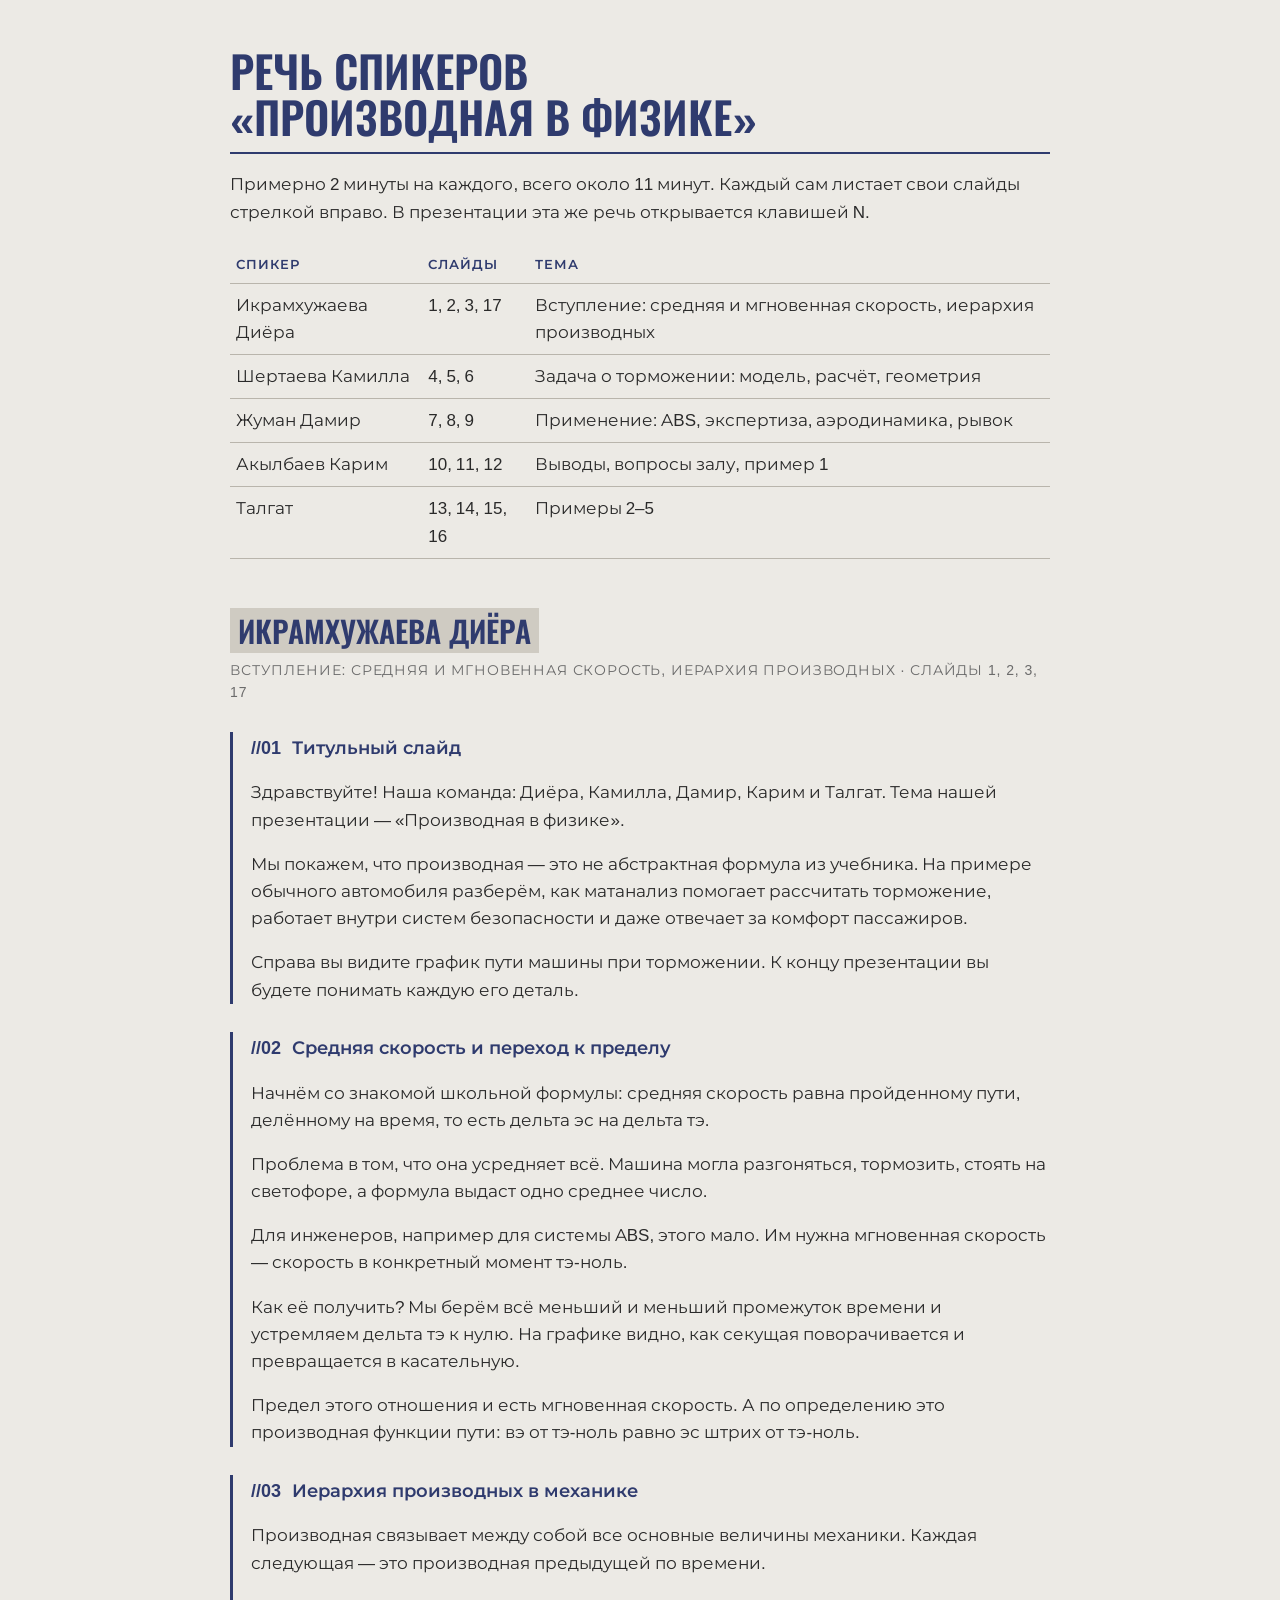
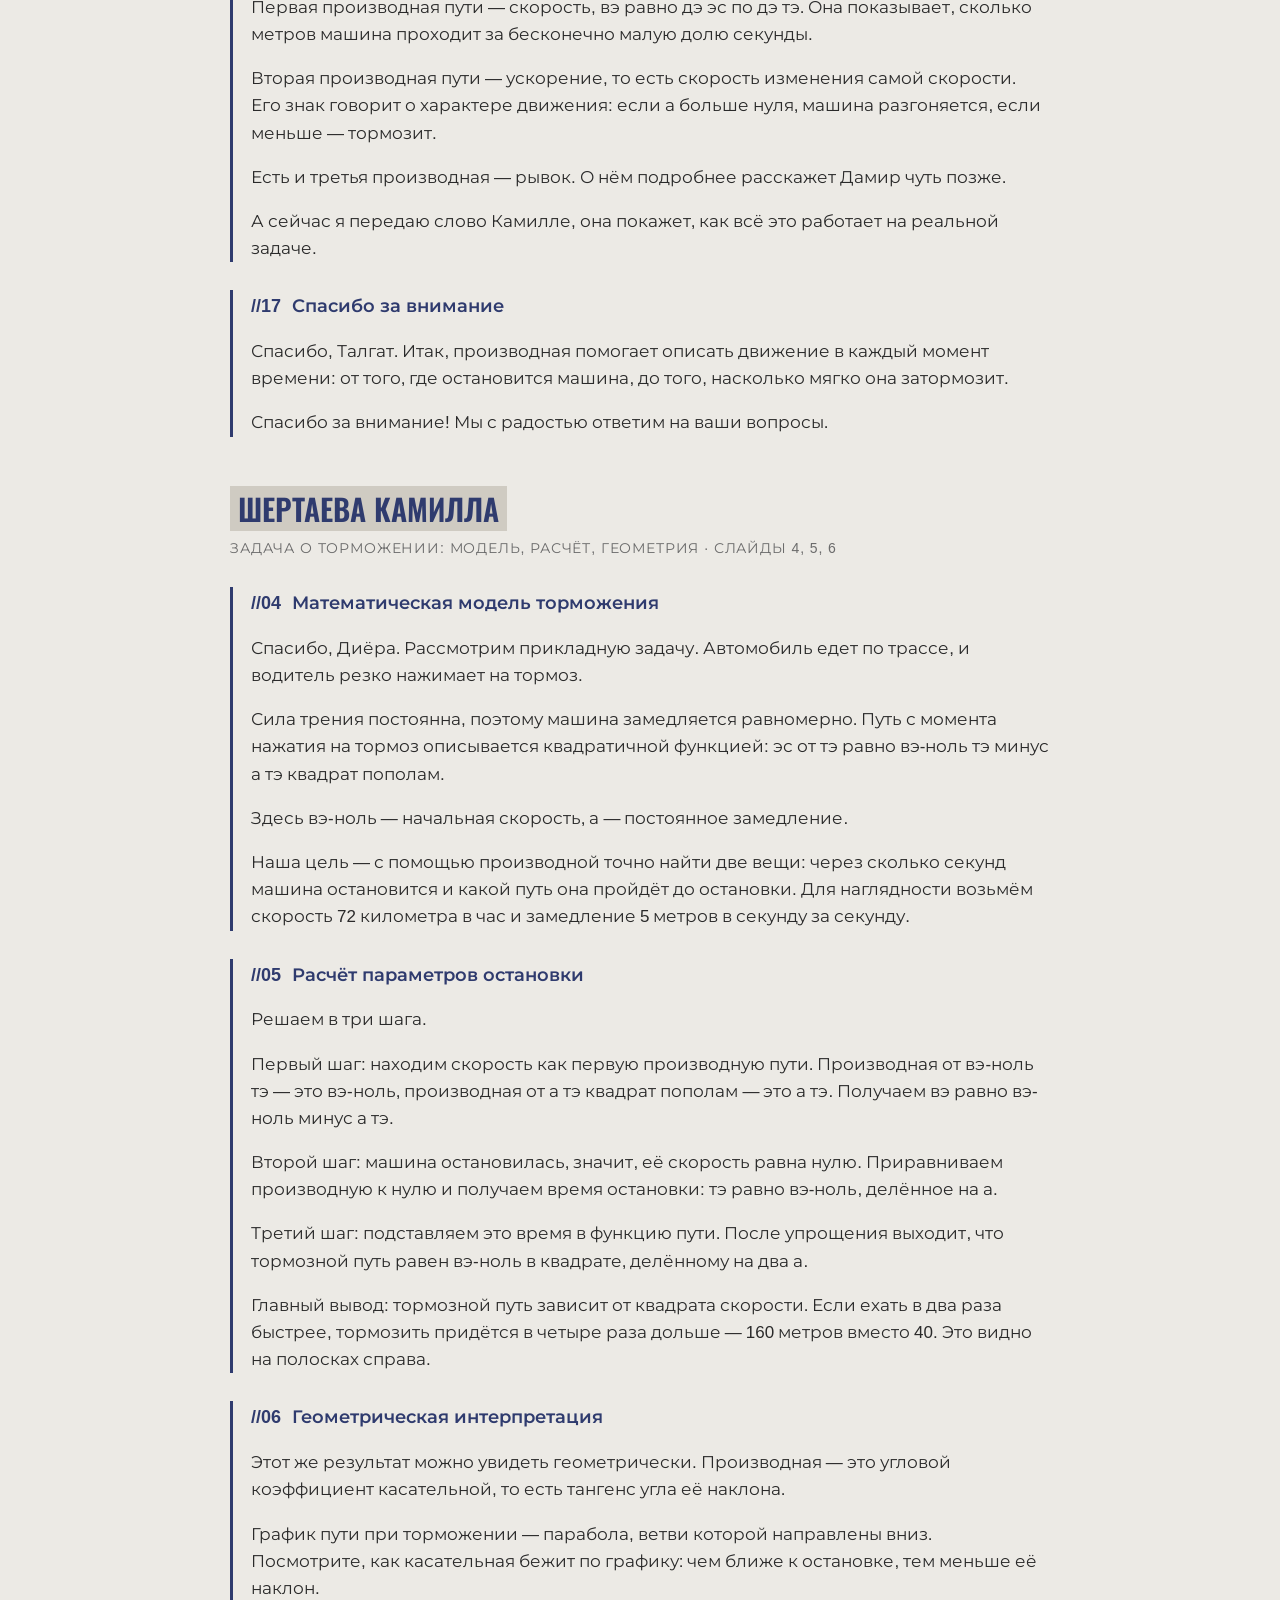
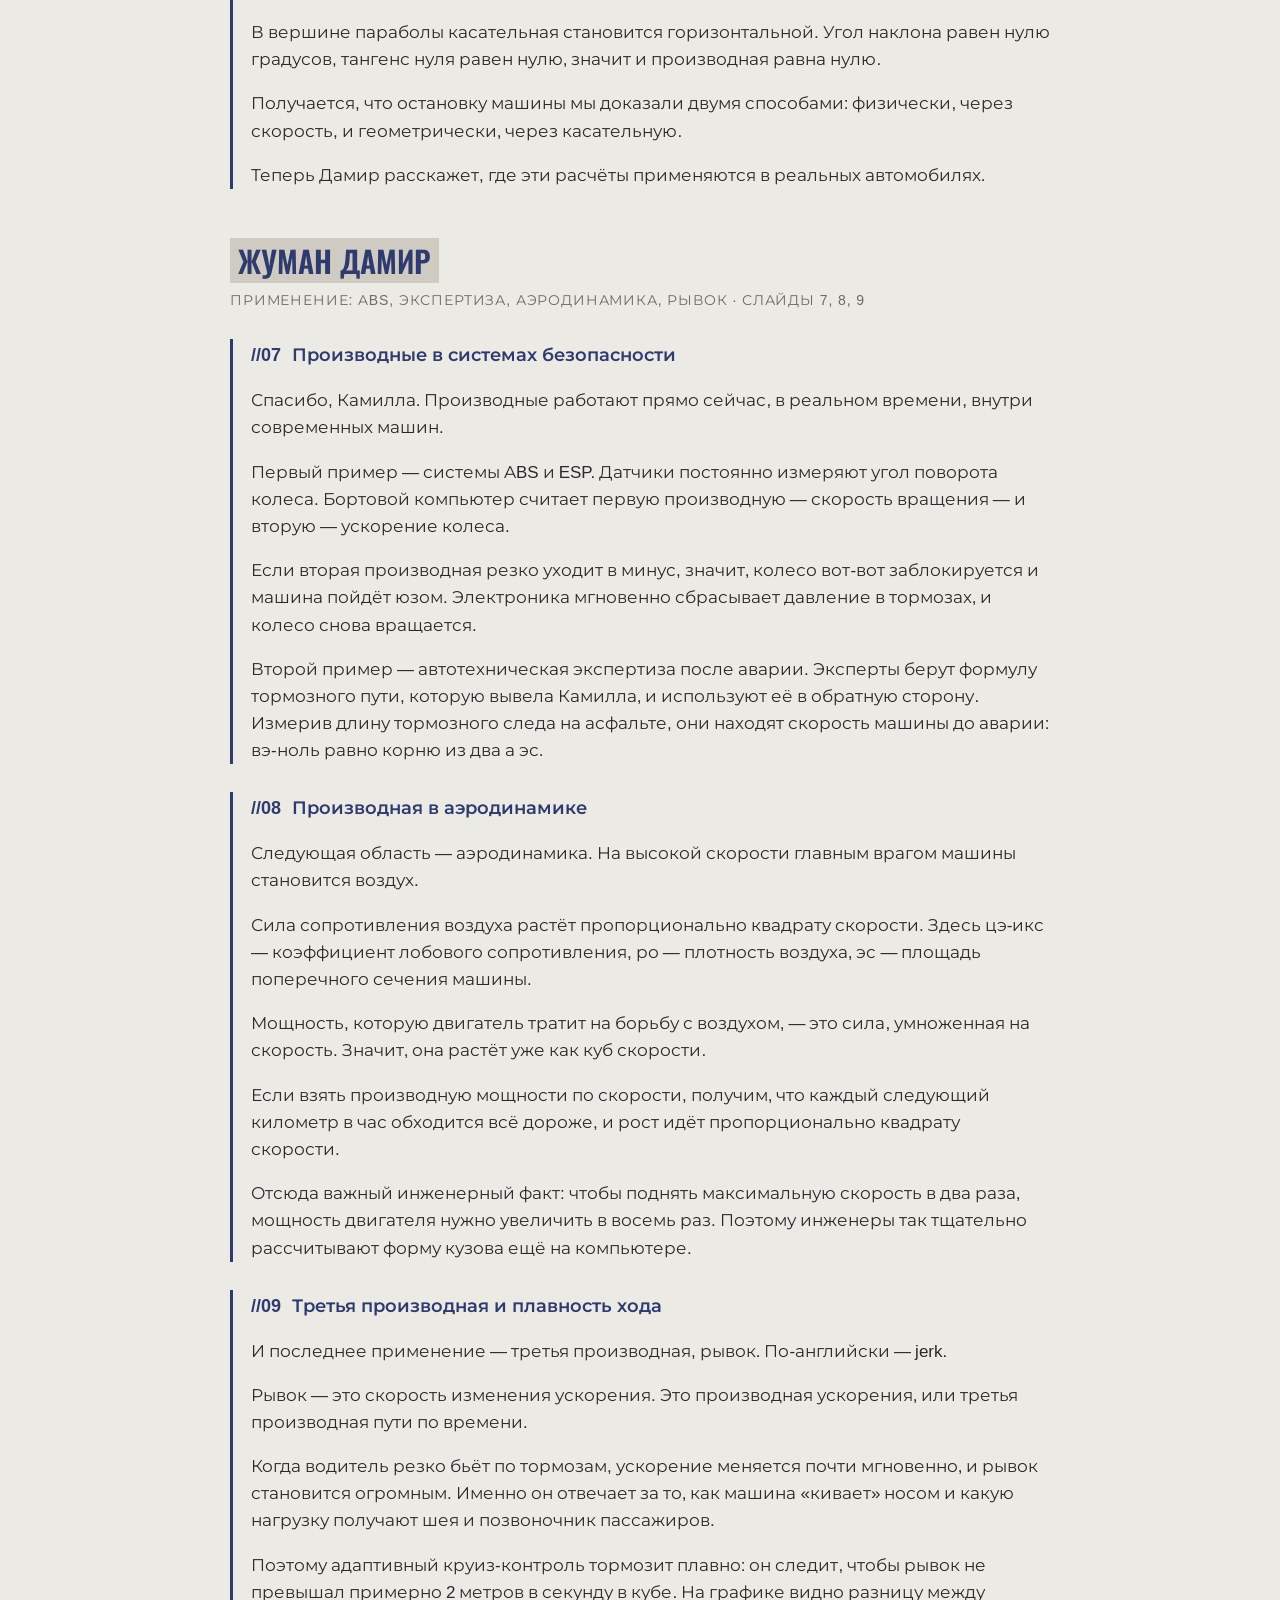
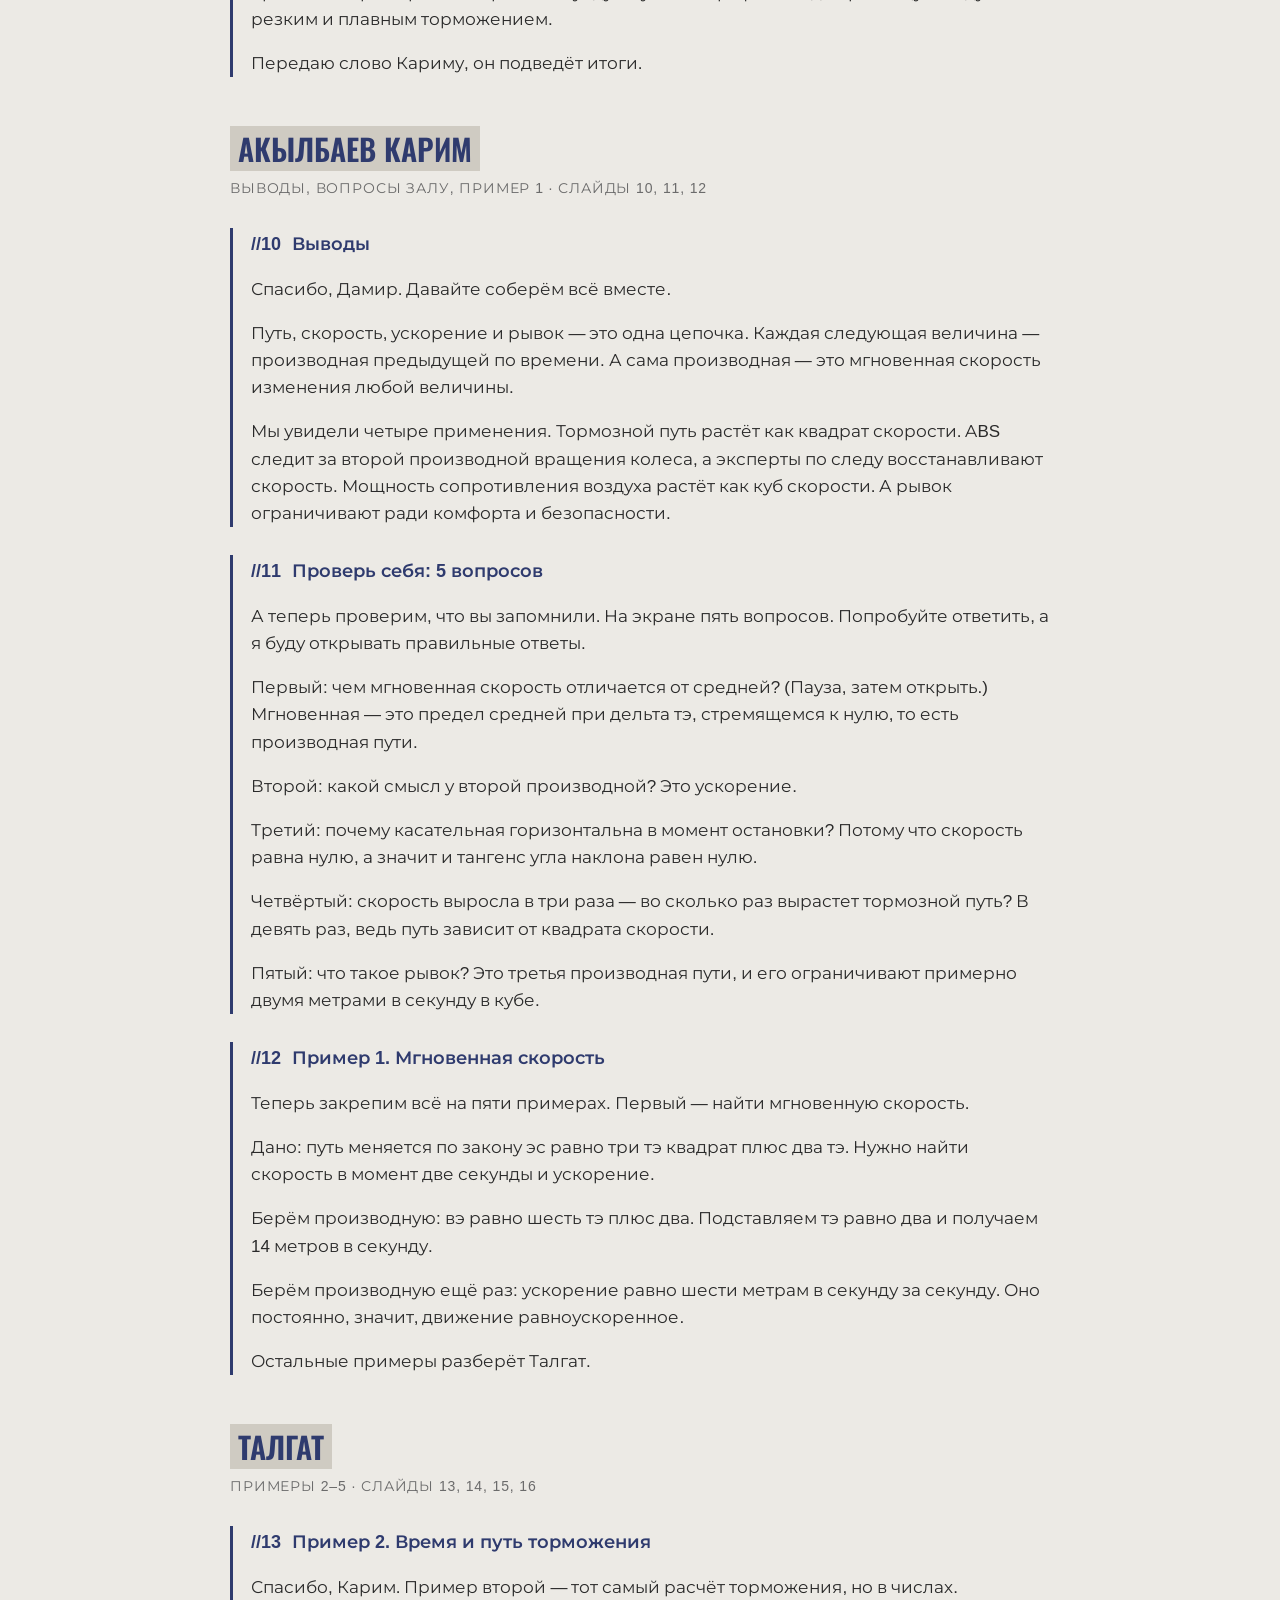
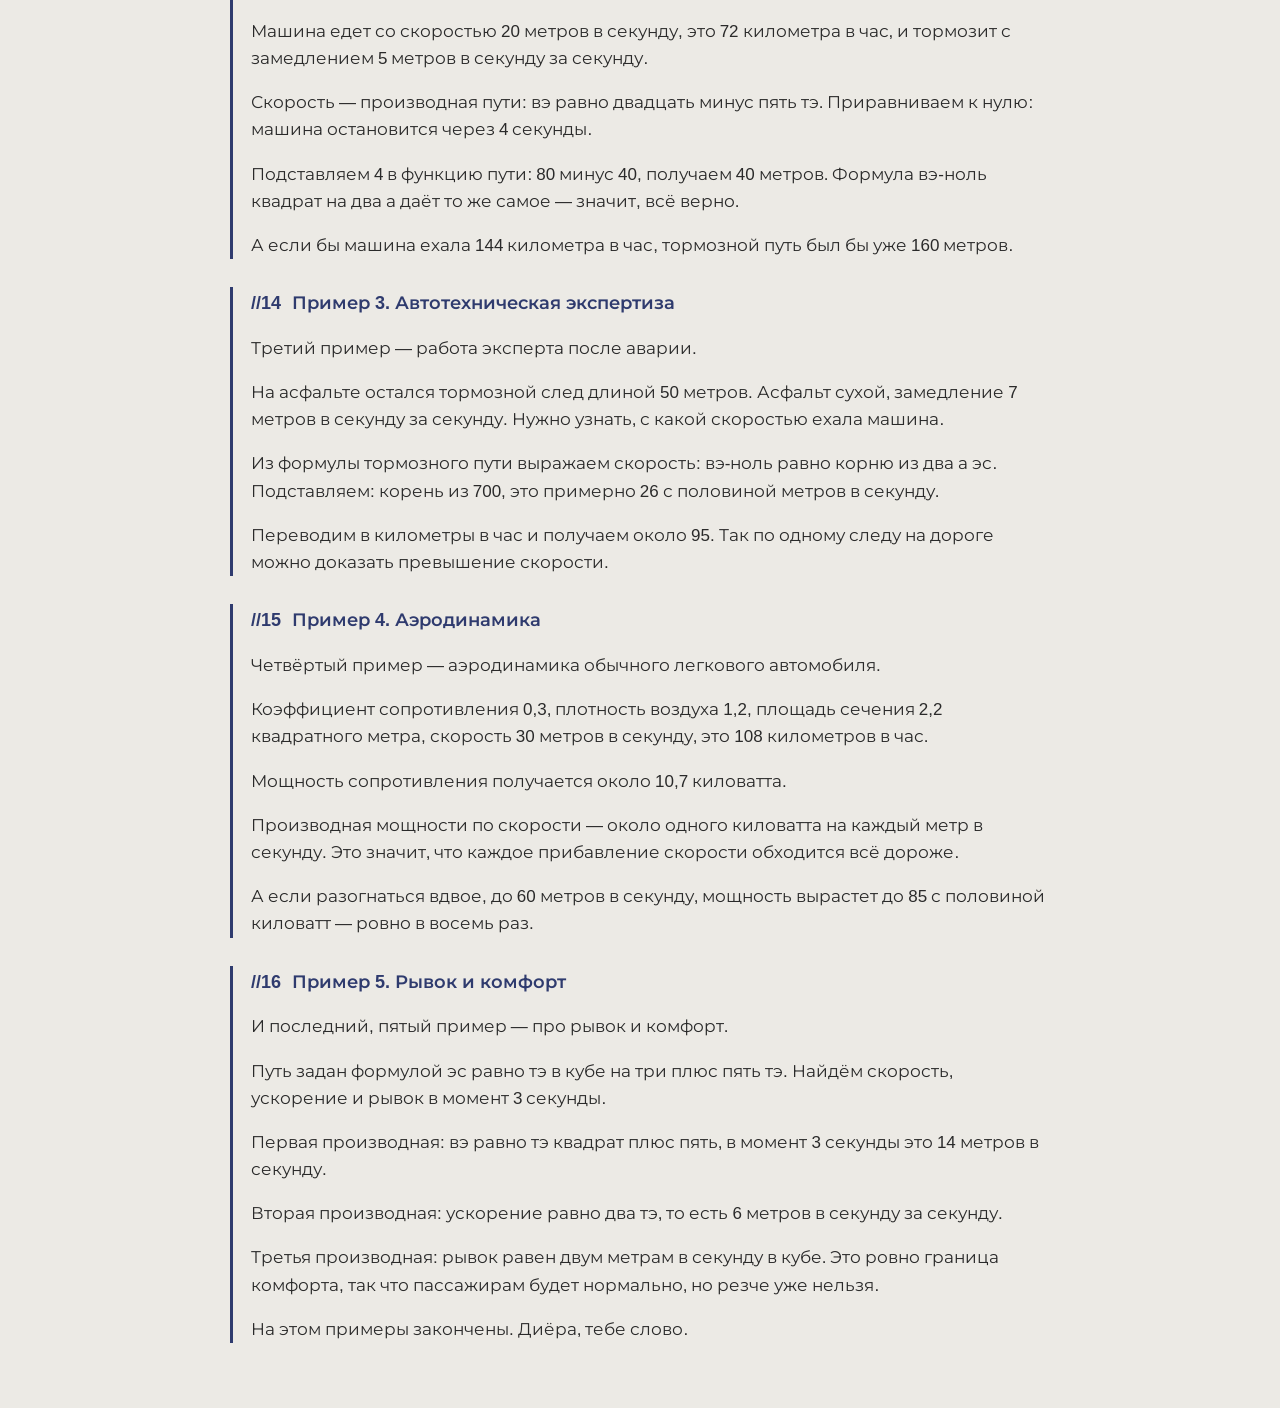
==== речь_спикеров.html @ b2a1f718 "Презентация: производная в физике" ====
<!DOCTYPE html><html lang="ru"><head><meta charset="utf-8"><title>Речь спикеров — Производная в физике</title>
<style>
@font-face{font-family:Montserrat;font-weight:400;src:url(vendor/fonts/montserrat-cyrillic-400-normal.woff2) format("woff2")}
@font-face{font-family:Montserrat;font-weight:600;src:url(vendor/fonts/montserrat-cyrillic-600-normal.woff2) format("woff2")}
@font-face{font-family:Oswald;src:url(vendor/fonts/oswald-cyrillic-600-normal.woff2) format("woff2")}
body{margin:0;background:#ECEAE5;color:#2A2A2A;font:17px/1.6 Montserrat,"Segoe UI",Arial,sans-serif}
main{max-width:820px;margin:0 auto;padding:48px 32px}
h1{font-family:Oswald,"Arial Narrow",sans-serif;color:#2F3B6E;text-transform:uppercase;font-size:44px;line-height:1.05;margin:0 0 8px;border-bottom:2px solid #2F3B6E;padding-bottom:12px}
h2{font-family:Oswald,"Arial Narrow",sans-serif;color:#2F3B6E;text-transform:uppercase;font-size:30px;margin:48px 0 4px}
mark{background:#CFCBC2;color:inherit;padding:0 8px}
h3{color:#2F3B6E;font-size:18px;margin:28px 0 6px} .num{font-family:Oswald,sans-serif;margin-right:6px}
.topic{color:#6b6b6b;font-size:14px;letter-spacing:.06em;text-transform:uppercase;margin:0}
table{border-collapse:collapse;width:100%;margin:20px 0} td,th{border-bottom:1px solid #b9b5ac;padding:8px 6px;text-align:left;vertical-align:top} th{color:#2F3B6E;font-size:13px;text-transform:uppercase;letter-spacing:.08em}
article{border-left:3px solid #2F3B6E;padding-left:18px}
@media print{body{background:#fff} .speaker{break-before:page} .speaker:first-of-type{break-before:auto} article{break-inside:avoid}}
</style></head><body><main>
<h1>Речь спикеров<br>«Производная в физике»</h1>
<p>Примерно 2 минуты на каждого, всего около 11 минут. Каждый сам листает свои слайды стрелкой вправо. В презентации эта же речь открывается клавишей N.</p>
<table><tr><th>Спикер</th><th>Слайды</th><th>Тема</th></tr><tr><td>Икрамхужаева Диёра</td><td>1, 2, 3, 17</td><td>Вступление: средняя и мгновенная скорость, иерархия производных</td></tr><tr><td>Шертаева Камилла</td><td>4, 5, 6</td><td>Задача о торможении: модель, расчёт, геометрия</td></tr><tr><td>Жуман Дамир</td><td>7, 8, 9</td><td>Применение: ABS, экспертиза, аэродинамика, рывок</td></tr><tr><td>Акылбаев Карим</td><td>10, 11, 12</td><td>Выводы, вопросы залу, пример 1</td></tr><tr><td>Талгат</td><td>13, 14, 15, 16</td><td>Примеры 2–5</td></tr></table>
<section class="speaker"><h2><mark>Икрамхужаева Диёра</mark></h2><p class="topic">Вступление: средняя и мгновенная скорость, иерархия производных · слайды 1, 2, 3, 17</p><article><h3><span class="num">//01</span> Титульный слайд</h3><p>Здравствуйте! Наша команда: Диёра, Камилла, Дамир, Карим и Талгат. Тема нашей презентации — «Производная в физике».</p><p>Мы покажем, что производная — это не абстрактная формула из учебника. На примере обычного автомобиля разберём, как матанализ помогает рассчитать торможение, работает внутри систем безопасности и даже отвечает за комфорт пассажиров.</p><p>Справа вы видите график пути машины при торможении. К концу презентации вы будете понимать каждую его деталь.</p></article><article><h3><span class="num">//02</span> Средняя скорость и переход к пределу</h3><p>Начнём со знакомой школьной формулы: средняя скорость равна пройденному пути, делённому на время, то есть дельта эс на дельта тэ.</p><p>Проблема в том, что она усредняет всё. Машина могла разгоняться, тормозить, стоять на светофоре, а формула выдаст одно среднее число.</p><p>Для инженеров, например для системы ABS, этого мало. Им нужна мгновенная скорость — скорость в конкретный момент тэ-ноль.</p><p>Как её получить? Мы берём всё меньший и меньший промежуток времени и устремляем дельта тэ к нулю. На графике видно, как секущая поворачивается и превращается в касательную.</p><p>Предел этого отношения и есть мгновенная скорость. А по определению это производная функции пути: вэ от тэ-ноль равно эс штрих от тэ-ноль.</p></article><article><h3><span class="num">//03</span> Иерархия производных в механике</h3><p>Производная связывает между собой все основные величины механики. Каждая следующая — это производная предыдущей по времени.</p><p>Первая производная пути — скорость, вэ равно дэ эс по дэ тэ. Она показывает, сколько метров машина проходит за бесконечно малую долю секунды.</p><p>Вторая производная пути — ускорение, то есть скорость изменения самой скорости. Его знак говорит о характере движения: если а больше нуля, машина разгоняется, если меньше — тормозит.</p><p>Есть и третья производная — рывок. О нём подробнее расскажет Дамир чуть позже.</p><p>А сейчас я передаю слово Камилле, она покажет, как всё это работает на реальной задаче.</p></article><article><h3><span class="num">//17</span> Спасибо за внимание</h3><p>Спасибо, Талгат. Итак, производная помогает описать движение в каждый момент времени: от того, где остановится машина, до того, насколько мягко она затормозит.</p><p>Спасибо за внимание! Мы с радостью ответим на ваши вопросы.</p></article></section><section class="speaker"><h2><mark>Шертаева Камилла</mark></h2><p class="topic">Задача о торможении: модель, расчёт, геометрия · слайды 4, 5, 6</p><article><h3><span class="num">//04</span> Математическая модель торможения</h3><p>Спасибо, Диёра. Рассмотрим прикладную задачу. Автомобиль едет по трассе, и водитель резко нажимает на тормоз.</p><p>Сила трения постоянна, поэтому машина замедляется равномерно. Путь с момента нажатия на тормоз описывается квадратичной функцией: эс от тэ равно вэ-ноль тэ минус а тэ квадрат пополам.</p><p>Здесь вэ-ноль — начальная скорость, а — постоянное замедление.</p><p>Наша цель — с помощью производной точно найти две вещи: через сколько секунд машина остановится и какой путь она пройдёт до остановки. Для наглядности возьмём скорость 72 километра в час и замедление 5 метров в секунду за секунду.</p></article><article><h3><span class="num">//05</span> Расчёт параметров остановки</h3><p>Решаем в три шага.</p><p>Первый шаг: находим скорость как первую производную пути. Производная от вэ-ноль тэ — это вэ-ноль, производная от а тэ квадрат пополам — это а тэ. Получаем вэ равно вэ-ноль минус а тэ.</p><p>Второй шаг: машина остановилась, значит, её скорость равна нулю. Приравниваем производную к нулю и получаем время остановки: тэ равно вэ-ноль, делённое на а.</p><p>Третий шаг: подставляем это время в функцию пути. После упрощения выходит, что тормозной путь равен вэ-ноль в квадрате, делённому на два а.</p><p>Главный вывод: тормозной путь зависит от квадрата скорости. Если ехать в два раза быстрее, тормозить придётся в четыре раза дольше — 160 метров вместо 40. Это видно на полосках справа.</p></article><article><h3><span class="num">//06</span> Геометрическая интерпретация</h3><p>Этот же результат можно увидеть геометрически. Производная — это угловой коэффициент касательной, то есть тангенс угла её наклона.</p><p>График пути при торможении — парабола, ветви которой направлены вниз. Посмотрите, как касательная бежит по графику: чем ближе к остановке, тем меньше её наклон.</p><p>В вершине параболы касательная становится горизонтальной. Угол наклона равен нулю градусов, тангенс нуля равен нулю, значит и производная равна нулю.</p><p>Получается, что остановку машины мы доказали двумя способами: физически, через скорость, и геометрически, через касательную.</p><p>Теперь Дамир расскажет, где эти расчёты применяются в реальных автомобилях.</p></article></section><section class="speaker"><h2><mark>Жуман Дамир</mark></h2><p class="topic">Применение: ABS, экспертиза, аэродинамика, рывок · слайды 7, 8, 9</p><article><h3><span class="num">//07</span> Производные в системах безопасности</h3><p>Спасибо, Камилла. Производные работают прямо сейчас, в реальном времени, внутри современных машин.</p><p>Первый пример — системы ABS и ESP. Датчики постоянно измеряют угол поворота колеса. Бортовой компьютер считает первую производную — скорость вращения — и вторую — ускорение колеса.</p><p>Если вторая производная резко уходит в минус, значит, колесо вот-вот заблокируется и машина пойдёт юзом. Электроника мгновенно сбрасывает давление в тормозах, и колесо снова вращается.</p><p>Второй пример — автотехническая экспертиза после аварии. Эксперты берут формулу тормозного пути, которую вывела Камилла, и используют её в обратную сторону. Измерив длину тормозного следа на асфальте, они находят скорость машины до аварии: вэ-ноль равно корню из два а эс.</p></article><article><h3><span class="num">//08</span> Производная в аэродинамике</h3><p>Следующая область — аэродинамика. На высокой скорости главным врагом машины становится воздух.</p><p>Сила сопротивления воздуха растёт пропорционально квадрату скорости. Здесь цэ-икс — коэффициент лобового сопротивления, ро — плотность воздуха, эс — площадь поперечного сечения машины.</p><p>Мощность, которую двигатель тратит на борьбу с воздухом, — это сила, умноженная на скорость. Значит, она растёт уже как куб скорости.</p><p>Если взять производную мощности по скорости, получим, что каждый следующий километр в час обходится всё дороже, и рост идёт пропорционально квадрату скорости.</p><p>Отсюда важный инженерный факт: чтобы поднять максимальную скорость в два раза, мощность двигателя нужно увеличить в восемь раз. Поэтому инженеры так тщательно рассчитывают форму кузова ещё на компьютере.</p></article><article><h3><span class="num">//09</span> Третья производная и плавность хода</h3><p>И последнее применение — третья производная, рывок. По-английски — jerk.</p><p>Рывок — это скорость изменения ускорения. Это производная ускорения, или третья производная пути по времени.</p><p>Когда водитель резко бьёт по тормозам, ускорение меняется почти мгновенно, и рывок становится огромным. Именно он отвечает за то, как машина «кивает» носом и какую нагрузку получают шея и позвоночник пассажиров.</p><p>Поэтому адаптивный круиз-контроль тормозит плавно: он следит, чтобы рывок не превышал примерно 2 метров в секунду в кубе. На графике видно разницу между резким и плавным торможением.</p><p>Передаю слово Кариму, он подведёт итоги.</p></article></section><section class="speaker"><h2><mark>Акылбаев Карим</mark></h2><p class="topic">Выводы, вопросы залу, пример 1 · слайды 10, 11, 12</p><article><h3><span class="num">//10</span> Выводы</h3><p>Спасибо, Дамир. Давайте соберём всё вместе.</p><p>Путь, скорость, ускорение и рывок — это одна цепочка. Каждая следующая величина — производная предыдущей по времени. А сама производная — это мгновенная скорость изменения любой величины.</p><p>Мы увидели четыре применения. Тормозной путь растёт как квадрат скорости. ABS следит за второй производной вращения колеса, а эксперты по следу восстанавливают скорость. Мощность сопротивления воздуха растёт как куб скорости. А рывок ограничивают ради комфорта и безопасности.</p></article><article><h3><span class="num">//11</span> Проверь себя: 5 вопросов</h3><p>А теперь проверим, что вы запомнили. На экране пять вопросов. Попробуйте ответить, а я буду открывать правильные ответы.</p><p>Первый: чем мгновенная скорость отличается от средней? (Пауза, затем открыть.) Мгновенная — это предел средней при дельта тэ, стремящемся к нулю, то есть производная пути.</p><p>Второй: какой смысл у второй производной? Это ускорение.</p><p>Третий: почему касательная горизонтальна в момент остановки? Потому что скорость равна нулю, а значит и тангенс угла наклона равен нулю.</p><p>Четвёртый: скорость выросла в три раза — во сколько раз вырастет тормозной путь? В девять раз, ведь путь зависит от квадрата скорости.</p><p>Пятый: что такое рывок? Это третья производная пути, и его ограничивают примерно двумя метрами в секунду в кубе.</p></article><article><h3><span class="num">//12</span> Пример 1. Мгновенная скорость</h3><p>Теперь закрепим всё на пяти примерах. Первый — найти мгновенную скорость.</p><p>Дано: путь меняется по закону эс равно три тэ квадрат плюс два тэ. Нужно найти скорость в момент две секунды и ускорение.</p><p>Берём производную: вэ равно шесть тэ плюс два. Подставляем тэ равно два и получаем 14 метров в секунду.</p><p>Берём производную ещё раз: ускорение равно шести метрам в секунду за секунду. Оно постоянно, значит, движение равноускоренное.</p><p>Остальные примеры разберёт Талгат.</p></article></section><section class="speaker"><h2><mark>Талгат</mark></h2><p class="topic">Примеры 2–5 · слайды 13, 14, 15, 16</p><article><h3><span class="num">//13</span> Пример 2. Время и путь торможения</h3><p>Спасибо, Карим. Пример второй — тот самый расчёт торможения, но в числах.</p><p>Машина едет со скоростью 20 метров в секунду, это 72 километра в час, и тормозит с замедлением 5 метров в секунду за секунду.</p><p>Скорость — производная пути: вэ равно двадцать минус пять тэ. Приравниваем к нулю: машина остановится через 4 секунды.</p><p>Подставляем 4 в функцию пути: 80 минус 40, получаем 40 метров. Формула вэ-ноль квадрат на два а даёт то же самое — значит, всё верно.</p><p>А если бы машина ехала 144 километра в час, тормозной путь был бы уже 160 метров.</p></article><article><h3><span class="num">//14</span> Пример 3. Автотехническая экспертиза</h3><p>Третий пример — работа эксперта после аварии.</p><p>На асфальте остался тормозной след длиной 50 метров. Асфальт сухой, замедление 7 метров в секунду за секунду. Нужно узнать, с какой скоростью ехала машина.</p><p>Из формулы тормозного пути выражаем скорость: вэ-ноль равно корню из два а эс. Подставляем: корень из 700, это примерно 26 с половиной метров в секунду.</p><p>Переводим в километры в час и получаем около 95. Так по одному следу на дороге можно доказать превышение скорости.</p></article><article><h3><span class="num">//15</span> Пример 4. Аэродинамика</h3><p>Четвёртый пример — аэродинамика обычного легкового автомобиля.</p><p>Коэффициент сопротивления 0,3, плотность воздуха 1,2, площадь сечения 2,2 квадратного метра, скорость 30 метров в секунду, это 108 километров в час.</p><p>Мощность сопротивления получается около 10,7 киловатта.</p><p>Производная мощности по скорости — около одного киловатта на каждый метр в секунду. Это значит, что каждое прибавление скорости обходится всё дороже.</p><p>А если разогнаться вдвое, до 60 метров в секунду, мощность вырастет до 85 с половиной киловатт — ровно в восемь раз.</p></article><article><h3><span class="num">//16</span> Пример 5. Рывок и комфорт</h3><p>И последний, пятый пример — про рывок и комфорт.</p><p>Путь задан формулой эс равно тэ в кубе на три плюс пять тэ. Найдём скорость, ускорение и рывок в момент 3 секунды.</p><p>Первая производная: вэ равно тэ квадрат плюс пять, в момент 3 секунды это 14 метров в секунду.</p><p>Вторая производная: ускорение равно два тэ, то есть 6 метров в секунду за секунду.</p><p>Третья производная: рывок равен двум метрам в секунду в кубе. Это ровно граница комфорта, так что пассажирам будет нормально, но резче уже нельзя.</p><p>На этом примеры закончены. Диёра, тебе слово.</p></article></section>
</main></body></html>
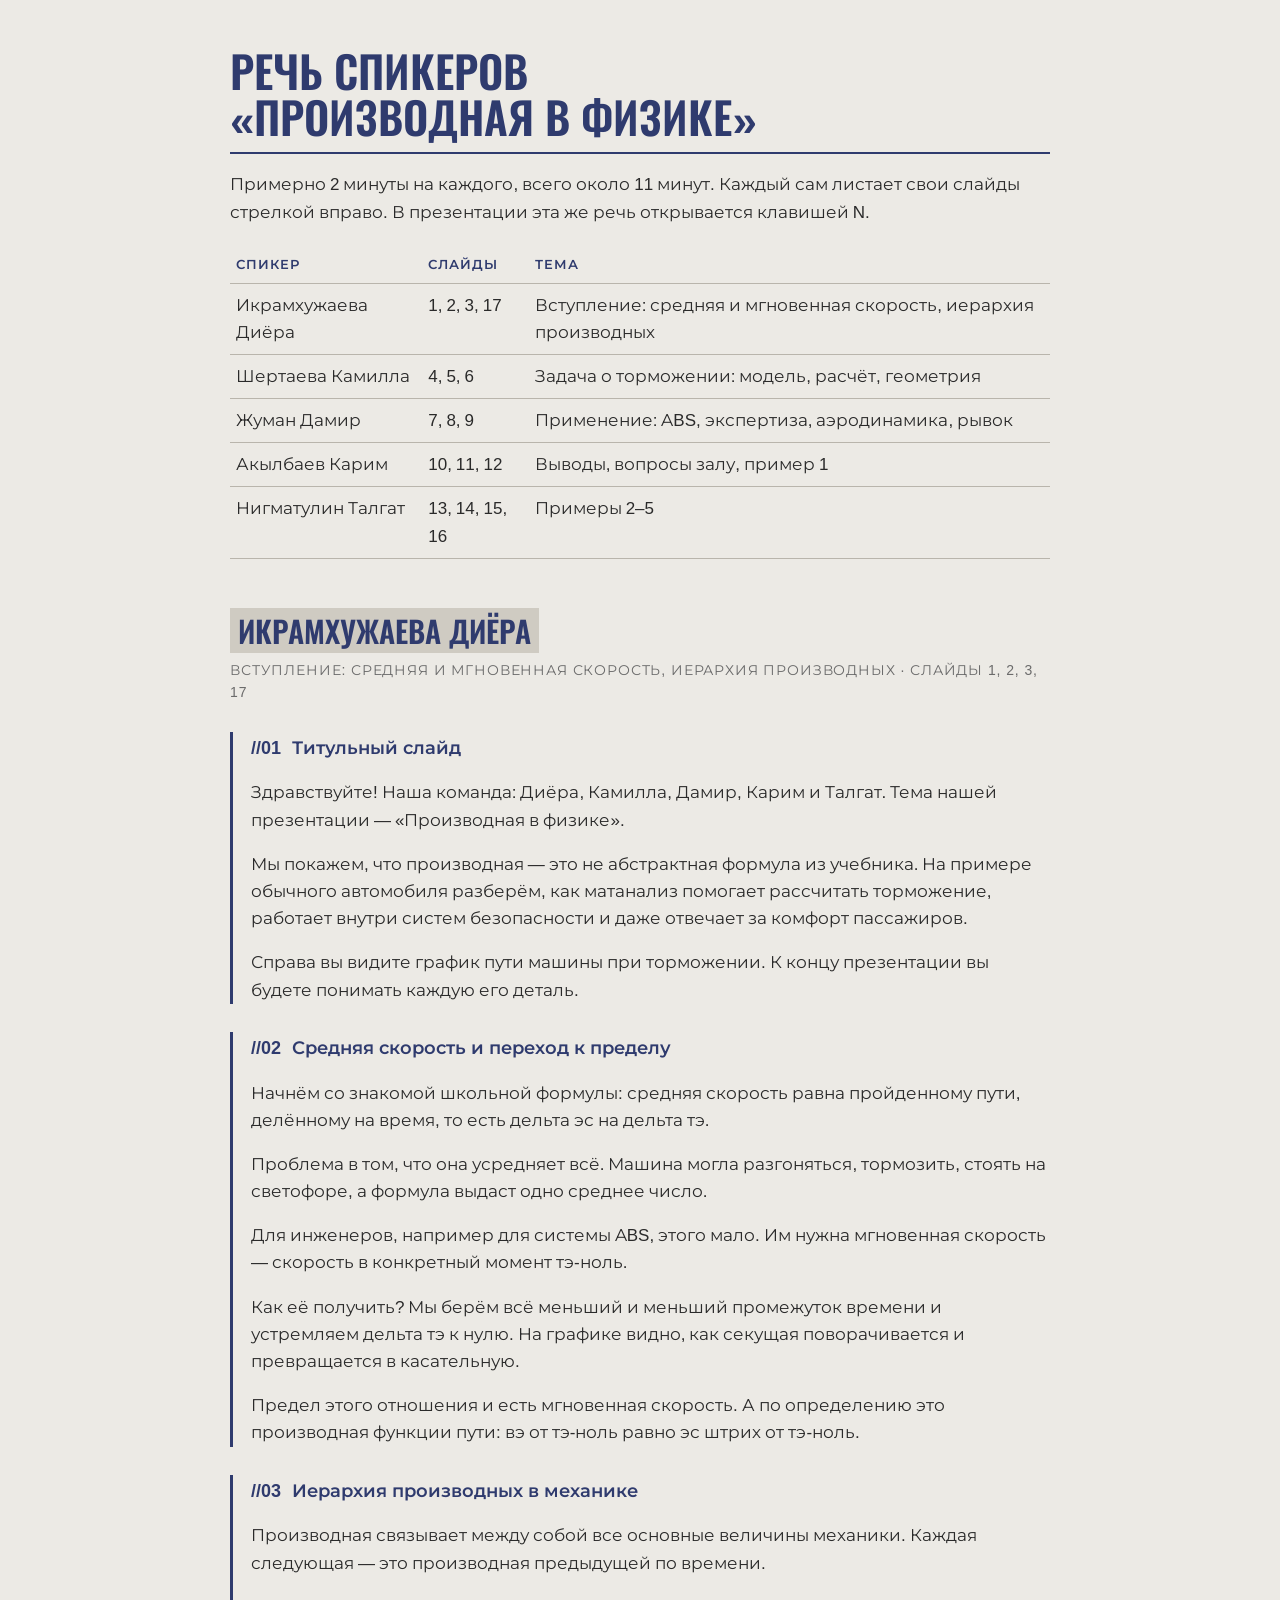
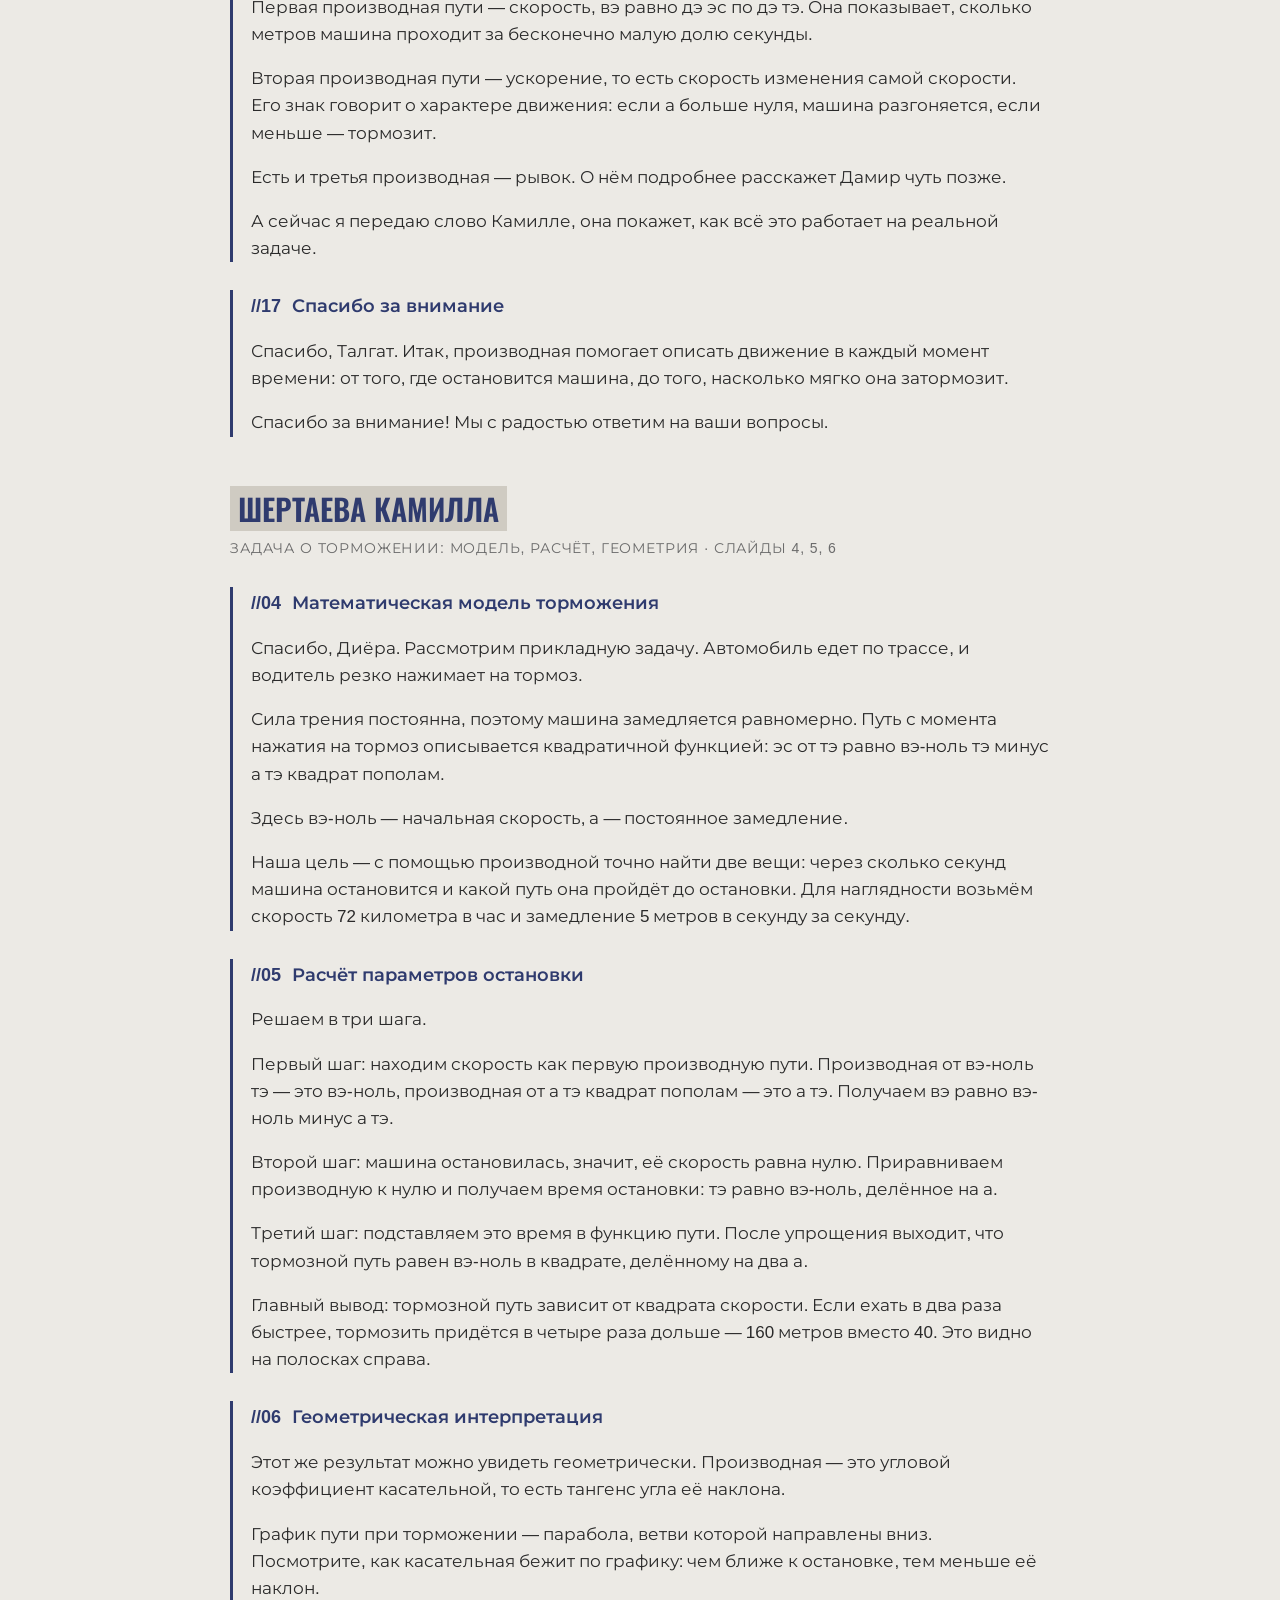
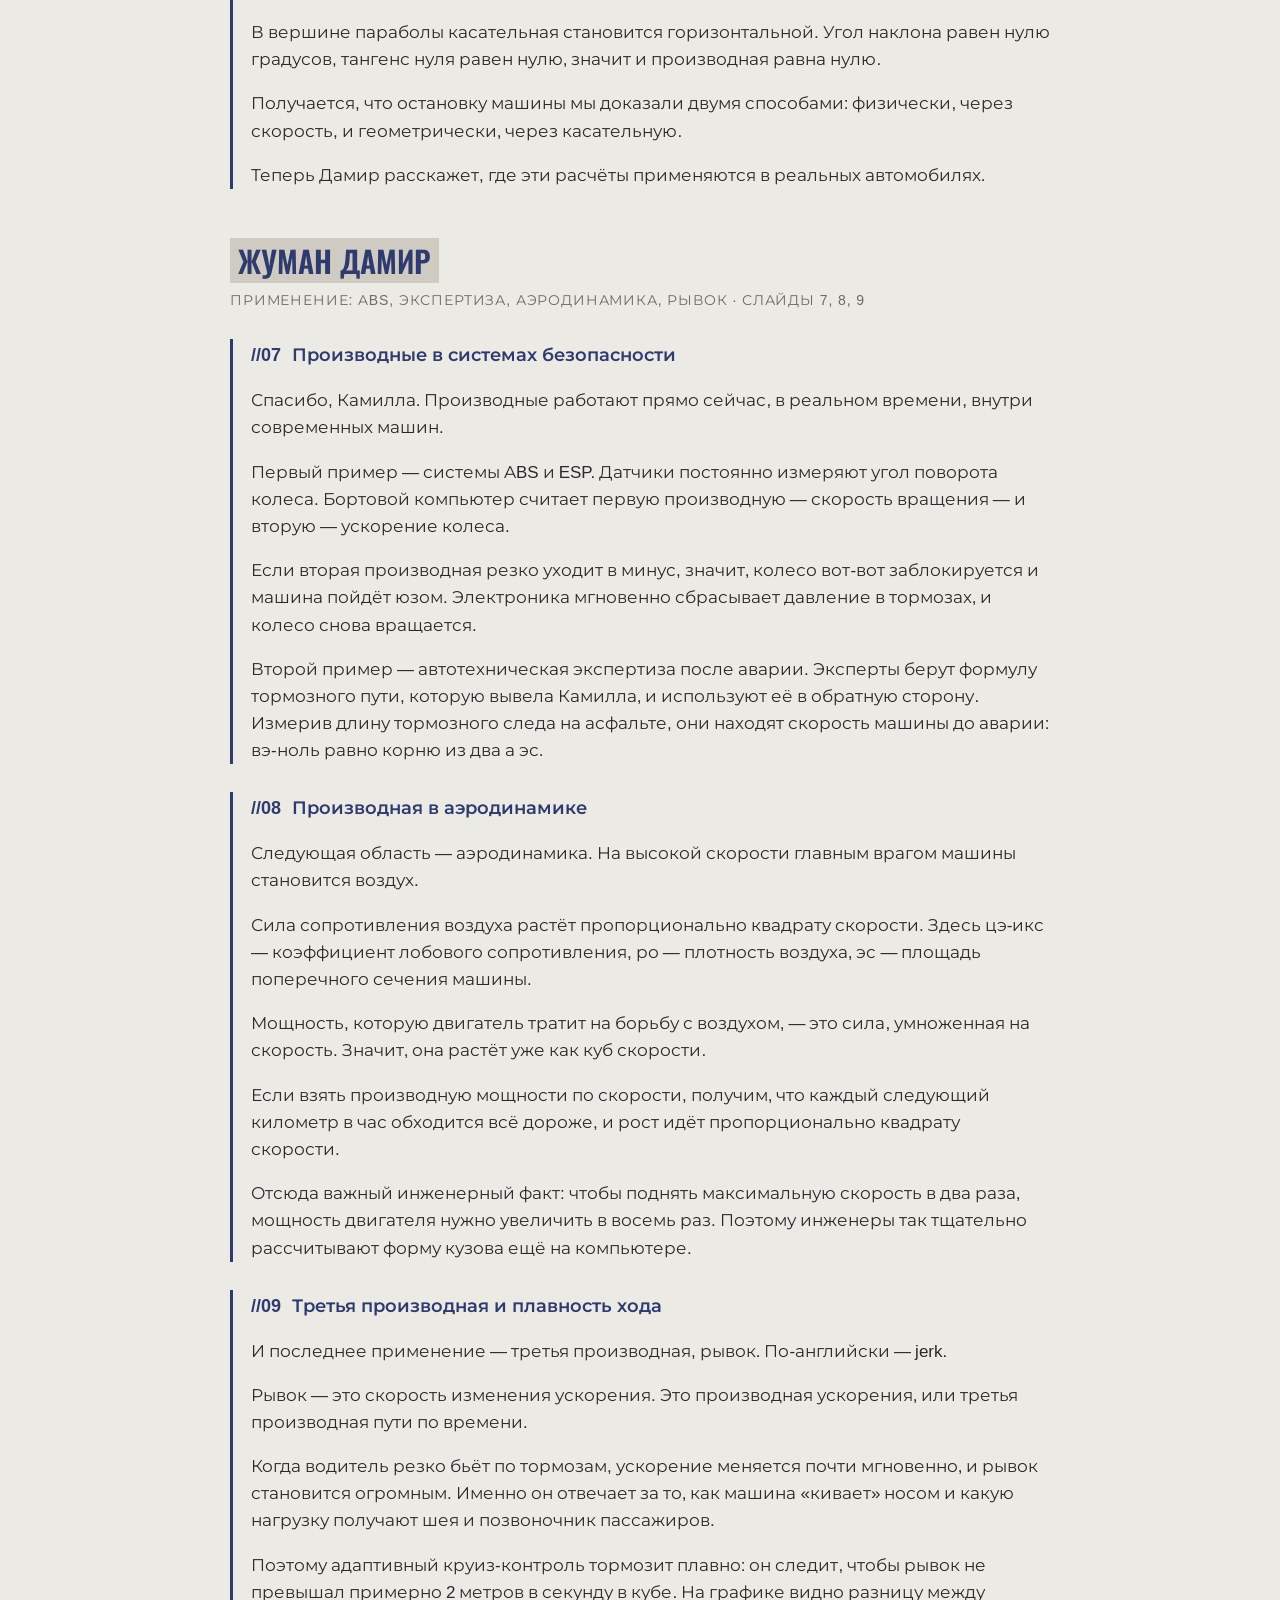
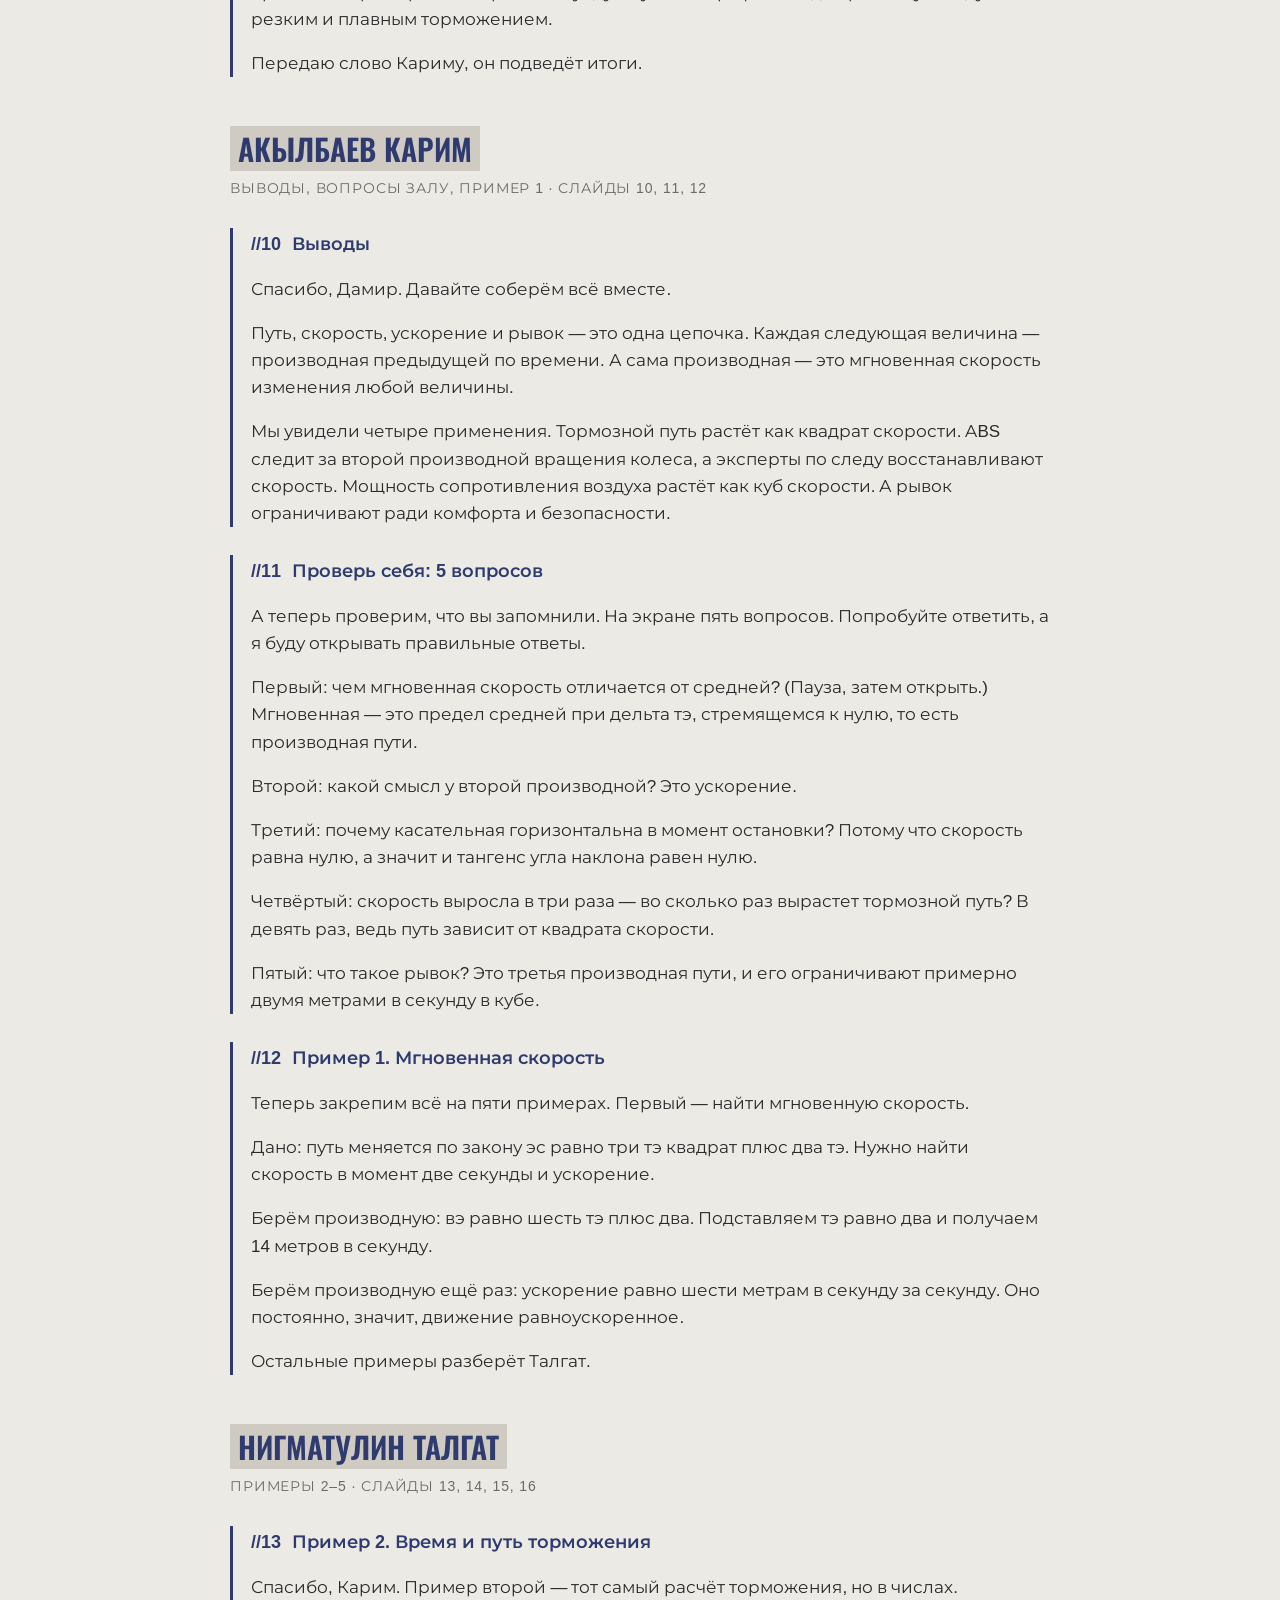
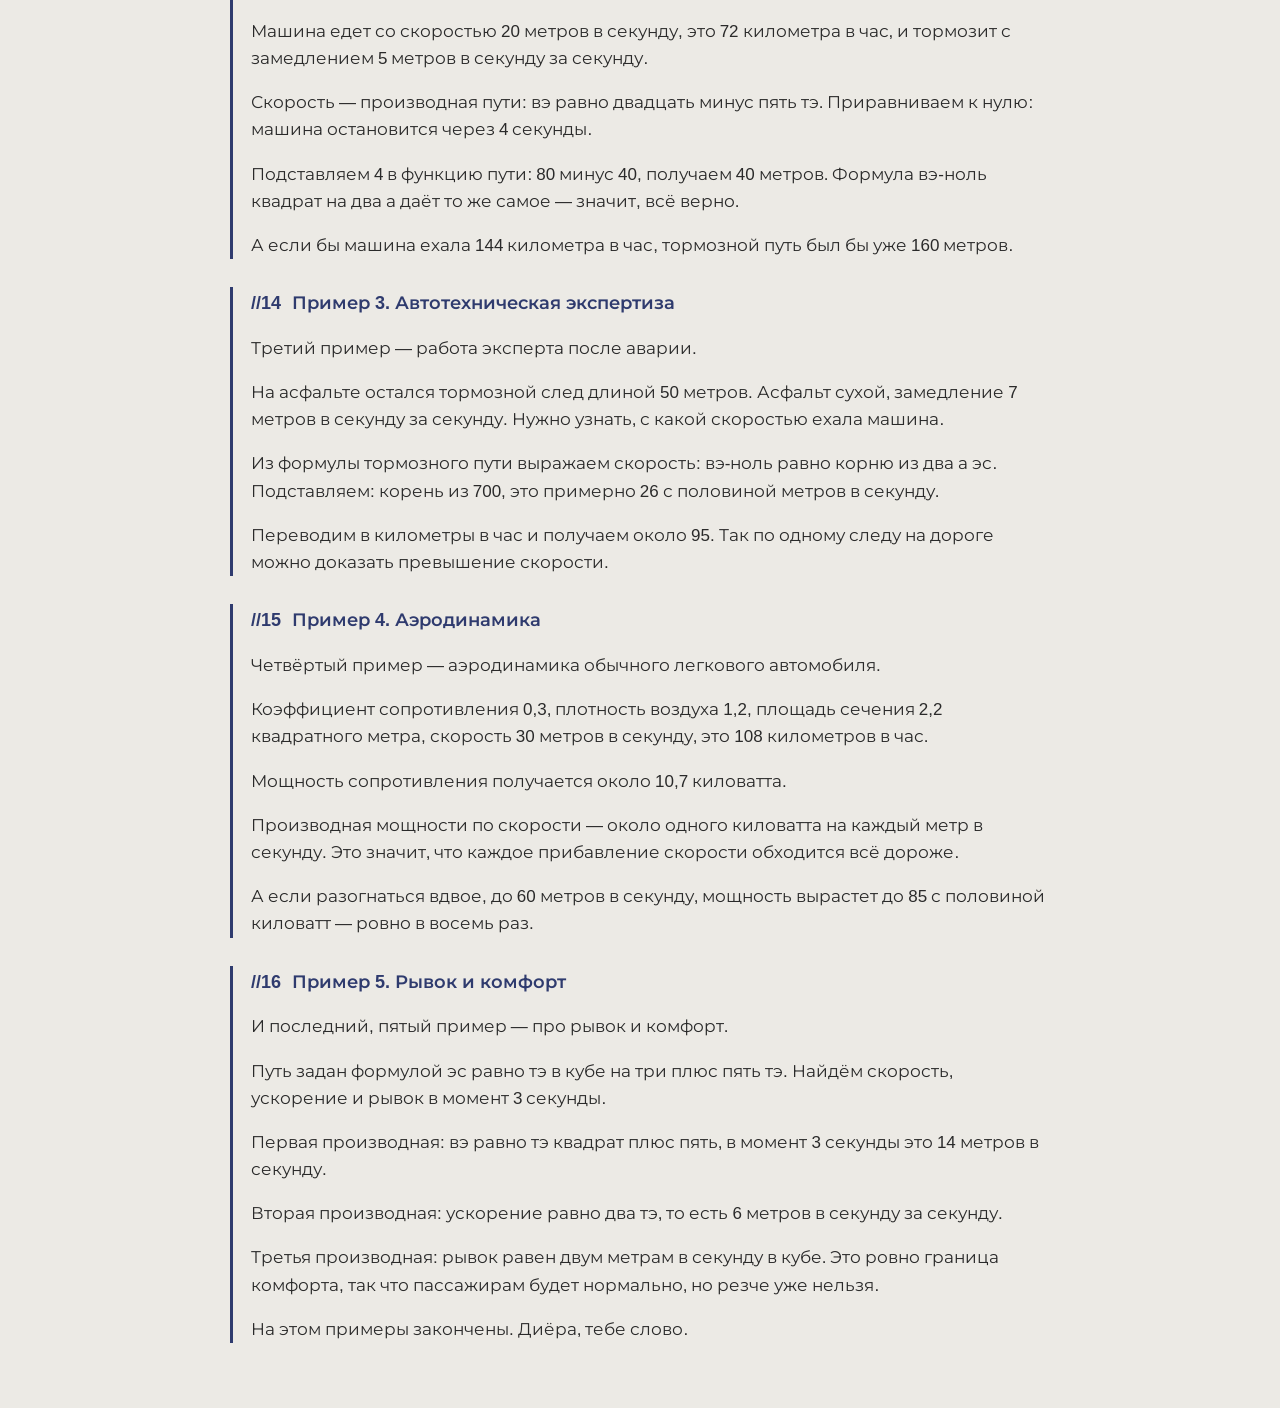
==== commit cccda54e: "Фамилия Талгата: Нигматулин Талгат Co-Authored-By: Claude Opus 5.5 <noreply@anthropic.com>" ====
--- a/речь_спикеров.html
+++ b/речь_спикеров.html
@@ -16,6 +16,6 @@
 </style></head><body><main>
 <h1>Речь спикеров<br>«Производная в физике»</h1>
 <p>Примерно 2 минуты на каждого, всего около 11 минут. Каждый сам листает свои слайды стрелкой вправо. В презентации эта же речь открывается клавишей N.</p>
-<table><tr><th>Спикер</th><th>Слайды</th><th>Тема</th></tr><tr><td>Икрамхужаева Диёра</td><td>1, 2, 3, 17</td><td>Вступление: средняя и мгновенная скорость, иерархия производных</td></tr><tr><td>Шертаева Камилла</td><td>4, 5, 6</td><td>Задача о торможении: модель, расчёт, геометрия</td></tr><tr><td>Жуман Дамир</td><td>7, 8, 9</td><td>Применение: ABS, экспертиза, аэродинамика, рывок</td></tr><tr><td>Акылбаев Карим</td><td>10, 11, 12</td><td>Выводы, вопросы залу, пример 1</td></tr><tr><td>Талгат</td><td>13, 14, 15, 16</td><td>Примеры 2–5</td></tr></table>
-<section class="speaker"><h2><mark>Икрамхужаева Диёра</mark></h2><p class="topic">Вступление: средняя и мгновенная скорость, иерархия производных · слайды 1, 2, 3, 17</p><article><h3><span class="num">//01</span> Титульный слайд</h3><p>Здравствуйте! Наша команда: Диёра, Камилла, Дамир, Карим и Талгат. Тема нашей презентации — «Производная в физике».</p><p>Мы покажем, что производная — это не абстрактная формула из учебника. На примере обычного автомобиля разберём, как матанализ помогает рассчитать торможение, работает внутри систем безопасности и даже отвечает за комфорт пассажиров.</p><p>Справа вы видите график пути машины при торможении. К концу презентации вы будете понимать каждую его деталь.</p></article><article><h3><span class="num">//02</span> Средняя скорость и переход к пределу</h3><p>Начнём со знакомой школьной формулы: средняя скорость равна пройденному пути, делённому на время, то есть дельта эс на дельта тэ.</p><p>Проблема в том, что она усредняет всё. Машина могла разгоняться, тормозить, стоять на светофоре, а формула выдаст одно среднее число.</p><p>Для инженеров, например для системы ABS, этого мало. Им нужна мгновенная скорость — скорость в конкретный момент тэ-ноль.</p><p>Как её получить? Мы берём всё меньший и меньший промежуток времени и устремляем дельта тэ к нулю. На графике видно, как секущая поворачивается и превращается в касательную.</p><p>Предел этого отношения и есть мгновенная скорость. А по определению это производная функции пути: вэ от тэ-ноль равно эс штрих от тэ-ноль.</p></article><article><h3><span class="num">//03</span> Иерархия производных в механике</h3><p>Производная связывает между собой все основные величины механики. Каждая следующая — это производная предыдущей по времени.</p><p>Первая производная пути — скорость, вэ равно дэ эс по дэ тэ. Она показывает, сколько метров машина проходит за бесконечно малую долю секунды.</p><p>Вторая производная пути — ускорение, то есть скорость изменения самой скорости. Его знак говорит о характере движения: если а больше нуля, машина разгоняется, если меньше — тормозит.</p><p>Есть и третья производная — рывок. О нём подробнее расскажет Дамир чуть позже.</p><p>А сейчас я передаю слово Камилле, она покажет, как всё это работает на реальной задаче.</p></article><article><h3><span class="num">//17</span> Спасибо за внимание</h3><p>Спасибо, Талгат. Итак, производная помогает описать движение в каждый момент времени: от того, где остановится машина, до того, насколько мягко она затормозит.</p><p>Спасибо за внимание! Мы с радостью ответим на ваши вопросы.</p></article></section><section class="speaker"><h2><mark>Шертаева Камилла</mark></h2><p class="topic">Задача о торможении: модель, расчёт, геометрия · слайды 4, 5, 6</p><article><h3><span class="num">//04</span> Математическая модель торможения</h3><p>Спасибо, Диёра. Рассмотрим прикладную задачу. Автомобиль едет по трассе, и водитель резко нажимает на тормоз.</p><p>Сила трения постоянна, поэтому машина замедляется равномерно. Путь с момента нажатия на тормоз описывается квадратичной функцией: эс от тэ равно вэ-ноль тэ минус а тэ квадрат пополам.</p><p>Здесь вэ-ноль — начальная скорость, а — постоянное замедление.</p><p>Наша цель — с помощью производной точно найти две вещи: через сколько секунд машина остановится и какой путь она пройдёт до остановки. Для наглядности возьмём скорость 72 километра в час и замедление 5 метров в секунду за секунду.</p></article><article><h3><span class="num">//05</span> Расчёт параметров остановки</h3><p>Решаем в три шага.</p><p>Первый шаг: находим скорость как первую производную пути. Производная от вэ-ноль тэ — это вэ-ноль, производная от а тэ квадрат пополам — это а тэ. Получаем вэ равно вэ-ноль минус а тэ.</p><p>Второй шаг: машина остановилась, значит, её скорость равна нулю. Приравниваем производную к нулю и получаем время остановки: тэ равно вэ-ноль, делённое на а.</p><p>Третий шаг: подставляем это время в функцию пути. После упрощения выходит, что тормозной путь равен вэ-ноль в квадрате, делённому на два а.</p><p>Главный вывод: тормозной путь зависит от квадрата скорости. Если ехать в два раза быстрее, тормозить придётся в четыре раза дольше — 160 метров вместо 40. Это видно на полосках справа.</p></article><article><h3><span class="num">//06</span> Геометрическая интерпретация</h3><p>Этот же результат можно увидеть геометрически. Производная — это угловой коэффициент касательной, то есть тангенс угла её наклона.</p><p>График пути при торможении — парабола, ветви которой направлены вниз. Посмотрите, как касательная бежит по графику: чем ближе к остановке, тем меньше её наклон.</p><p>В вершине параболы касательная становится горизонтальной. Угол наклона равен нулю градусов, тангенс нуля равен нулю, значит и производная равна нулю.</p><p>Получается, что остановку машины мы доказали двумя способами: физически, через скорость, и геометрически, через касательную.</p><p>Теперь Дамир расскажет, где эти расчёты применяются в реальных автомобилях.</p></article></section><section class="speaker"><h2><mark>Жуман Дамир</mark></h2><p class="topic">Применение: ABS, экспертиза, аэродинамика, рывок · слайды 7, 8, 9</p><article><h3><span class="num">//07</span> Производные в системах безопасности</h3><p>Спасибо, Камилла. Производные работают прямо сейчас, в реальном времени, внутри современных машин.</p><p>Первый пример — системы ABS и ESP. Датчики постоянно измеряют угол поворота колеса. Бортовой компьютер считает первую производную — скорость вращения — и вторую — ускорение колеса.</p><p>Если вторая производная резко уходит в минус, значит, колесо вот-вот заблокируется и машина пойдёт юзом. Электроника мгновенно сбрасывает давление в тормозах, и колесо снова вращается.</p><p>Второй пример — автотехническая экспертиза после аварии. Эксперты берут формулу тормозного пути, которую вывела Камилла, и используют её в обратную сторону. Измерив длину тормозного следа на асфальте, они находят скорость машины до аварии: вэ-ноль равно корню из два а эс.</p></article><article><h3><span class="num">//08</span> Производная в аэродинамике</h3><p>Следующая область — аэродинамика. На высокой скорости главным врагом машины становится воздух.</p><p>Сила сопротивления воздуха растёт пропорционально квадрату скорости. Здесь цэ-икс — коэффициент лобового сопротивления, ро — плотность воздуха, эс — площадь поперечного сечения машины.</p><p>Мощность, которую двигатель тратит на борьбу с воздухом, — это сила, умноженная на скорость. Значит, она растёт уже как куб скорости.</p><p>Если взять производную мощности по скорости, получим, что каждый следующий километр в час обходится всё дороже, и рост идёт пропорционально квадрату скорости.</p><p>Отсюда важный инженерный факт: чтобы поднять максимальную скорость в два раза, мощность двигателя нужно увеличить в восемь раз. Поэтому инженеры так тщательно рассчитывают форму кузова ещё на компьютере.</p></article><article><h3><span class="num">//09</span> Третья производная и плавность хода</h3><p>И последнее применение — третья производная, рывок. По-английски — jerk.</p><p>Рывок — это скорость изменения ускорения. Это производная ускорения, или третья производная пути по времени.</p><p>Когда водитель резко бьёт по тормозам, ускорение меняется почти мгновенно, и рывок становится огромным. Именно он отвечает за то, как машина «кивает» носом и какую нагрузку получают шея и позвоночник пассажиров.</p><p>Поэтому адаптивный круиз-контроль тормозит плавно: он следит, чтобы рывок не превышал примерно 2 метров в секунду в кубе. На графике видно разницу между резким и плавным торможением.</p><p>Передаю слово Кариму, он подведёт итоги.</p></article></section><section class="speaker"><h2><mark>Акылбаев Карим</mark></h2><p class="topic">Выводы, вопросы залу, пример 1 · слайды 10, 11, 12</p><article><h3><span class="num">//10</span> Выводы</h3><p>Спасибо, Дамир. Давайте соберём всё вместе.</p><p>Путь, скорость, ускорение и рывок — это одна цепочка. Каждая следующая величина — производная предыдущей по времени. А сама производная — это мгновенная скорость изменения любой величины.</p><p>Мы увидели четыре применения. Тормозной путь растёт как квадрат скорости. ABS следит за второй производной вращения колеса, а эксперты по следу восстанавливают скорость. Мощность сопротивления воздуха растёт как куб скорости. А рывок ограничивают ради комфорта и безопасности.</p></article><article><h3><span class="num">//11</span> Проверь себя: 5 вопросов</h3><p>А теперь проверим, что вы запомнили. На экране пять вопросов. Попробуйте ответить, а я буду открывать правильные ответы.</p><p>Первый: чем мгновенная скорость отличается от средней? (Пауза, затем открыть.) Мгновенная — это предел средней при дельта тэ, стремящемся к нулю, то есть производная пути.</p><p>Второй: какой смысл у второй производной? Это ускорение.</p><p>Третий: почему касательная горизонтальна в момент остановки? Потому что скорость равна нулю, а значит и тангенс угла наклона равен нулю.</p><p>Четвёртый: скорость выросла в три раза — во сколько раз вырастет тормозной путь? В девять раз, ведь путь зависит от квадрата скорости.</p><p>Пятый: что такое рывок? Это третья производная пути, и его ограничивают примерно двумя метрами в секунду в кубе.</p></article><article><h3><span class="num">//12</span> Пример 1. Мгновенная скорость</h3><p>Теперь закрепим всё на пяти примерах. Первый — найти мгновенную скорость.</p><p>Дано: путь меняется по закону эс равно три тэ квадрат плюс два тэ. Нужно найти скорость в момент две секунды и ускорение.</p><p>Берём производную: вэ равно шесть тэ плюс два. Подставляем тэ равно два и получаем 14 метров в секунду.</p><p>Берём производную ещё раз: ускорение равно шести метрам в секунду за секунду. Оно постоянно, значит, движение равноускоренное.</p><p>Остальные примеры разберёт Талгат.</p></article></section><section class="speaker"><h2><mark>Талгат</mark></h2><p class="topic">Примеры 2–5 · слайды 13, 14, 15, 16</p><article><h3><span class="num">//13</span> Пример 2. Время и путь торможения</h3><p>Спасибо, Карим. Пример второй — тот самый расчёт торможения, но в числах.</p><p>Машина едет со скоростью 20 метров в секунду, это 72 километра в час, и тормозит с замедлением 5 метров в секунду за секунду.</p><p>Скорость — производная пути: вэ равно двадцать минус пять тэ. Приравниваем к нулю: машина остановится через 4 секунды.</p><p>Подставляем 4 в функцию пути: 80 минус 40, получаем 40 метров. Формула вэ-ноль квадрат на два а даёт то же самое — значит, всё верно.</p><p>А если бы машина ехала 144 километра в час, тормозной путь был бы уже 160 метров.</p></article><article><h3><span class="num">//14</span> Пример 3. Автотехническая экспертиза</h3><p>Третий пример — работа эксперта после аварии.</p><p>На асфальте остался тормозной след длиной 50 метров. Асфальт сухой, замедление 7 метров в секунду за секунду. Нужно узнать, с какой скоростью ехала машина.</p><p>Из формулы тормозного пути выражаем скорость: вэ-ноль равно корню из два а эс. Подставляем: корень из 700, это примерно 26 с половиной метров в секунду.</p><p>Переводим в километры в час и получаем около 95. Так по одному следу на дороге можно доказать превышение скорости.</p></article><article><h3><span class="num">//15</span> Пример 4. Аэродинамика</h3><p>Четвёртый пример — аэродинамика обычного легкового автомобиля.</p><p>Коэффициент сопротивления 0,3, плотность воздуха 1,2, площадь сечения 2,2 квадратного метра, скорость 30 метров в секунду, это 108 километров в час.</p><p>Мощность сопротивления получается около 10,7 киловатта.</p><p>Производная мощности по скорости — около одного киловатта на каждый метр в секунду. Это значит, что каждое прибавление скорости обходится всё дороже.</p><p>А если разогнаться вдвое, до 60 метров в секунду, мощность вырастет до 85 с половиной киловатт — ровно в восемь раз.</p></article><article><h3><span class="num">//16</span> Пример 5. Рывок и комфорт</h3><p>И последний, пятый пример — про рывок и комфорт.</p><p>Путь задан формулой эс равно тэ в кубе на три плюс пять тэ. Найдём скорость, ускорение и рывок в момент 3 секунды.</p><p>Первая производная: вэ равно тэ квадрат плюс пять, в момент 3 секунды это 14 метров в секунду.</p><p>Вторая производная: ускорение равно два тэ, то есть 6 метров в секунду за секунду.</p><p>Третья производная: рывок равен двум метрам в секунду в кубе. Это ровно граница комфорта, так что пассажирам будет нормально, но резче уже нельзя.</p><p>На этом примеры закончены. Диёра, тебе слово.</p></article></section>
+<table><tr><th>Спикер</th><th>Слайды</th><th>Тема</th></tr><tr><td>Икрамхужаева Диёра</td><td>1, 2, 3, 17</td><td>Вступление: средняя и мгновенная скорость, иерархия производных</td></tr><tr><td>Шертаева Камилла</td><td>4, 5, 6</td><td>Задача о торможении: модель, расчёт, геометрия</td></tr><tr><td>Жуман Дамир</td><td>7, 8, 9</td><td>Применение: ABS, экспертиза, аэродинамика, рывок</td></tr><tr><td>Акылбаев Карим</td><td>10, 11, 12</td><td>Выводы, вопросы залу, пример 1</td></tr><tr><td>Нигматулин Талгат</td><td>13, 14, 15, 16</td><td>Примеры 2–5</td></tr></table>
+<section class="speaker"><h2><mark>Икрамхужаева Диёра</mark></h2><p class="topic">Вступление: средняя и мгновенная скорость, иерархия производных · слайды 1, 2, 3, 17</p><article><h3><span class="num">//01</span> Титульный слайд</h3><p>Здравствуйте! Наша команда: Диёра, Камилла, Дамир, Карим и Талгат. Тема нашей презентации — «Производная в физике».</p><p>Мы покажем, что производная — это не абстрактная формула из учебника. На примере обычного автомобиля разберём, как матанализ помогает рассчитать торможение, работает внутри систем безопасности и даже отвечает за комфорт пассажиров.</p><p>Справа вы видите график пути машины при торможении. К концу презентации вы будете понимать каждую его деталь.</p></article><article><h3><span class="num">//02</span> Средняя скорость и переход к пределу</h3><p>Начнём со знакомой школьной формулы: средняя скорость равна пройденному пути, делённому на время, то есть дельта эс на дельта тэ.</p><p>Проблема в том, что она усредняет всё. Машина могла разгоняться, тормозить, стоять на светофоре, а формула выдаст одно среднее число.</p><p>Для инженеров, например для системы ABS, этого мало. Им нужна мгновенная скорость — скорость в конкретный момент тэ-ноль.</p><p>Как её получить? Мы берём всё меньший и меньший промежуток времени и устремляем дельта тэ к нулю. На графике видно, как секущая поворачивается и превращается в касательную.</p><p>Предел этого отношения и есть мгновенная скорость. А по определению это производная функции пути: вэ от тэ-ноль равно эс штрих от тэ-ноль.</p></article><article><h3><span class="num">//03</span> Иерархия производных в механике</h3><p>Производная связывает между собой все основные величины механики. Каждая следующая — это производная предыдущей по времени.</p><p>Первая производная пути — скорость, вэ равно дэ эс по дэ тэ. Она показывает, сколько метров машина проходит за бесконечно малую долю секунды.</p><p>Вторая производная пути — ускорение, то есть скорость изменения самой скорости. Его знак говорит о характере движения: если а больше нуля, машина разгоняется, если меньше — тормозит.</p><p>Есть и третья производная — рывок. О нём подробнее расскажет Дамир чуть позже.</p><p>А сейчас я передаю слово Камилле, она покажет, как всё это работает на реальной задаче.</p></article><article><h3><span class="num">//17</span> Спасибо за внимание</h3><p>Спасибо, Талгат. Итак, производная помогает описать движение в каждый момент времени: от того, где остановится машина, до того, насколько мягко она затормозит.</p><p>Спасибо за внимание! Мы с радостью ответим на ваши вопросы.</p></article></section><section class="speaker"><h2><mark>Шертаева Камилла</mark></h2><p class="topic">Задача о торможении: модель, расчёт, геометрия · слайды 4, 5, 6</p><article><h3><span class="num">//04</span> Математическая модель торможения</h3><p>Спасибо, Диёра. Рассмотрим прикладную задачу. Автомобиль едет по трассе, и водитель резко нажимает на тормоз.</p><p>Сила трения постоянна, поэтому машина замедляется равномерно. Путь с момента нажатия на тормоз описывается квадратичной функцией: эс от тэ равно вэ-ноль тэ минус а тэ квадрат пополам.</p><p>Здесь вэ-ноль — начальная скорость, а — постоянное замедление.</p><p>Наша цель — с помощью производной точно найти две вещи: через сколько секунд машина остановится и какой путь она пройдёт до остановки. Для наглядности возьмём скорость 72 километра в час и замедление 5 метров в секунду за секунду.</p></article><article><h3><span class="num">//05</span> Расчёт параметров остановки</h3><p>Решаем в три шага.</p><p>Первый шаг: находим скорость как первую производную пути. Производная от вэ-ноль тэ — это вэ-ноль, производная от а тэ квадрат пополам — это а тэ. Получаем вэ равно вэ-ноль минус а тэ.</p><p>Второй шаг: машина остановилась, значит, её скорость равна нулю. Приравниваем производную к нулю и получаем время остановки: тэ равно вэ-ноль, делённое на а.</p><p>Третий шаг: подставляем это время в функцию пути. После упрощения выходит, что тормозной путь равен вэ-ноль в квадрате, делённому на два а.</p><p>Главный вывод: тормозной путь зависит от квадрата скорости. Если ехать в два раза быстрее, тормозить придётся в четыре раза дольше — 160 метров вместо 40. Это видно на полосках справа.</p></article><article><h3><span class="num">//06</span> Геометрическая интерпретация</h3><p>Этот же результат можно увидеть геометрически. Производная — это угловой коэффициент касательной, то есть тангенс угла её наклона.</p><p>График пути при торможении — парабола, ветви которой направлены вниз. Посмотрите, как касательная бежит по графику: чем ближе к остановке, тем меньше её наклон.</p><p>В вершине параболы касательная становится горизонтальной. Угол наклона равен нулю градусов, тангенс нуля равен нулю, значит и производная равна нулю.</p><p>Получается, что остановку машины мы доказали двумя способами: физически, через скорость, и геометрически, через касательную.</p><p>Теперь Дамир расскажет, где эти расчёты применяются в реальных автомобилях.</p></article></section><section class="speaker"><h2><mark>Жуман Дамир</mark></h2><p class="topic">Применение: ABS, экспертиза, аэродинамика, рывок · слайды 7, 8, 9</p><article><h3><span class="num">//07</span> Производные в системах безопасности</h3><p>Спасибо, Камилла. Производные работают прямо сейчас, в реальном времени, внутри современных машин.</p><p>Первый пример — системы ABS и ESP. Датчики постоянно измеряют угол поворота колеса. Бортовой компьютер считает первую производную — скорость вращения — и вторую — ускорение колеса.</p><p>Если вторая производная резко уходит в минус, значит, колесо вот-вот заблокируется и машина пойдёт юзом. Электроника мгновенно сбрасывает давление в тормозах, и колесо снова вращается.</p><p>Второй пример — автотехническая экспертиза после аварии. Эксперты берут формулу тормозного пути, которую вывела Камилла, и используют её в обратную сторону. Измерив длину тормозного следа на асфальте, они находят скорость машины до аварии: вэ-ноль равно корню из два а эс.</p></article><article><h3><span class="num">//08</span> Производная в аэродинамике</h3><p>Следующая область — аэродинамика. На высокой скорости главным врагом машины становится воздух.</p><p>Сила сопротивления воздуха растёт пропорционально квадрату скорости. Здесь цэ-икс — коэффициент лобового сопротивления, ро — плотность воздуха, эс — площадь поперечного сечения машины.</p><p>Мощность, которую двигатель тратит на борьбу с воздухом, — это сила, умноженная на скорость. Значит, она растёт уже как куб скорости.</p><p>Если взять производную мощности по скорости, получим, что каждый следующий километр в час обходится всё дороже, и рост идёт пропорционально квадрату скорости.</p><p>Отсюда важный инженерный факт: чтобы поднять максимальную скорость в два раза, мощность двигателя нужно увеличить в восемь раз. Поэтому инженеры так тщательно рассчитывают форму кузова ещё на компьютере.</p></article><article><h3><span class="num">//09</span> Третья производная и плавность хода</h3><p>И последнее применение — третья производная, рывок. По-английски — jerk.</p><p>Рывок — это скорость изменения ускорения. Это производная ускорения, или третья производная пути по времени.</p><p>Когда водитель резко бьёт по тормозам, ускорение меняется почти мгновенно, и рывок становится огромным. Именно он отвечает за то, как машина «кивает» носом и какую нагрузку получают шея и позвоночник пассажиров.</p><p>Поэтому адаптивный круиз-контроль тормозит плавно: он следит, чтобы рывок не превышал примерно 2 метров в секунду в кубе. На графике видно разницу между резким и плавным торможением.</p><p>Передаю слово Кариму, он подведёт итоги.</p></article></section><section class="speaker"><h2><mark>Акылбаев Карим</mark></h2><p class="topic">Выводы, вопросы залу, пример 1 · слайды 10, 11, 12</p><article><h3><span class="num">//10</span> Выводы</h3><p>Спасибо, Дамир. Давайте соберём всё вместе.</p><p>Путь, скорость, ускорение и рывок — это одна цепочка. Каждая следующая величина — производная предыдущей по времени. А сама производная — это мгновенная скорость изменения любой величины.</p><p>Мы увидели четыре применения. Тормозной путь растёт как квадрат скорости. ABS следит за второй производной вращения колеса, а эксперты по следу восстанавливают скорость. Мощность сопротивления воздуха растёт как куб скорости. А рывок ограничивают ради комфорта и безопасности.</p></article><article><h3><span class="num">//11</span> Проверь себя: 5 вопросов</h3><p>А теперь проверим, что вы запомнили. На экране пять вопросов. Попробуйте ответить, а я буду открывать правильные ответы.</p><p>Первый: чем мгновенная скорость отличается от средней? (Пауза, затем открыть.) Мгновенная — это предел средней при дельта тэ, стремящемся к нулю, то есть производная пути.</p><p>Второй: какой смысл у второй производной? Это ускорение.</p><p>Третий: почему касательная горизонтальна в момент остановки? Потому что скорость равна нулю, а значит и тангенс угла наклона равен нулю.</p><p>Четвёртый: скорость выросла в три раза — во сколько раз вырастет тормозной путь? В девять раз, ведь путь зависит от квадрата скорости.</p><p>Пятый: что такое рывок? Это третья производная пути, и его ограничивают примерно двумя метрами в секунду в кубе.</p></article><article><h3><span class="num">//12</span> Пример 1. Мгновенная скорость</h3><p>Теперь закрепим всё на пяти примерах. Первый — найти мгновенную скорость.</p><p>Дано: путь меняется по закону эс равно три тэ квадрат плюс два тэ. Нужно найти скорость в момент две секунды и ускорение.</p><p>Берём производную: вэ равно шесть тэ плюс два. Подставляем тэ равно два и получаем 14 метров в секунду.</p><p>Берём производную ещё раз: ускорение равно шести метрам в секунду за секунду. Оно постоянно, значит, движение равноускоренное.</p><p>Остальные примеры разберёт Талгат.</p></article></section><section class="speaker"><h2><mark>Нигматулин Талгат</mark></h2><p class="topic">Примеры 2–5 · слайды 13, 14, 15, 16</p><article><h3><span class="num">//13</span> Пример 2. Время и путь торможения</h3><p>Спасибо, Карим. Пример второй — тот самый расчёт торможения, но в числах.</p><p>Машина едет со скоростью 20 метров в секунду, это 72 километра в час, и тормозит с замедлением 5 метров в секунду за секунду.</p><p>Скорость — производная пути: вэ равно двадцать минус пять тэ. Приравниваем к нулю: машина остановится через 4 секунды.</p><p>Подставляем 4 в функцию пути: 80 минус 40, получаем 40 метров. Формула вэ-ноль квадрат на два а даёт то же самое — значит, всё верно.</p><p>А если бы машина ехала 144 километра в час, тормозной путь был бы уже 160 метров.</p></article><article><h3><span class="num">//14</span> Пример 3. Автотехническая экспертиза</h3><p>Третий пример — работа эксперта после аварии.</p><p>На асфальте остался тормозной след длиной 50 метров. Асфальт сухой, замедление 7 метров в секунду за секунду. Нужно узнать, с какой скоростью ехала машина.</p><p>Из формулы тормозного пути выражаем скорость: вэ-ноль равно корню из два а эс. Подставляем: корень из 700, это примерно 26 с половиной метров в секунду.</p><p>Переводим в километры в час и получаем около 95. Так по одному следу на дороге можно доказать превышение скорости.</p></article><article><h3><span class="num">//15</span> Пример 4. Аэродинамика</h3><p>Четвёртый пример — аэродинамика обычного легкового автомобиля.</p><p>Коэффициент сопротивления 0,3, плотность воздуха 1,2, площадь сечения 2,2 квадратного метра, скорость 30 метров в секунду, это 108 километров в час.</p><p>Мощность сопротивления получается около 10,7 киловатта.</p><p>Производная мощности по скорости — около одного киловатта на каждый метр в секунду. Это значит, что каждое прибавление скорости обходится всё дороже.</p><p>А если разогнаться вдвое, до 60 метров в секунду, мощность вырастет до 85 с половиной киловатт — ровно в восемь раз.</p></article><article><h3><span class="num">//16</span> Пример 5. Рывок и комфорт</h3><p>И последний, пятый пример — про рывок и комфорт.</p><p>Путь задан формулой эс равно тэ в кубе на три плюс пять тэ. Найдём скорость, ускорение и рывок в момент 3 секунды.</p><p>Первая производная: вэ равно тэ квадрат плюс пять, в момент 3 секунды это 14 метров в секунду.</p><p>Вторая производная: ускорение равно два тэ, то есть 6 метров в секунду за секунду.</p><p>Третья производная: рывок равен двум метрам в секунду в кубе. Это ровно граница комфорта, так что пассажирам будет нормально, но резче уже нельзя.</p><p>На этом примеры закончены. Диёра, тебе слово.</p></article></section>
 </main></body></html>
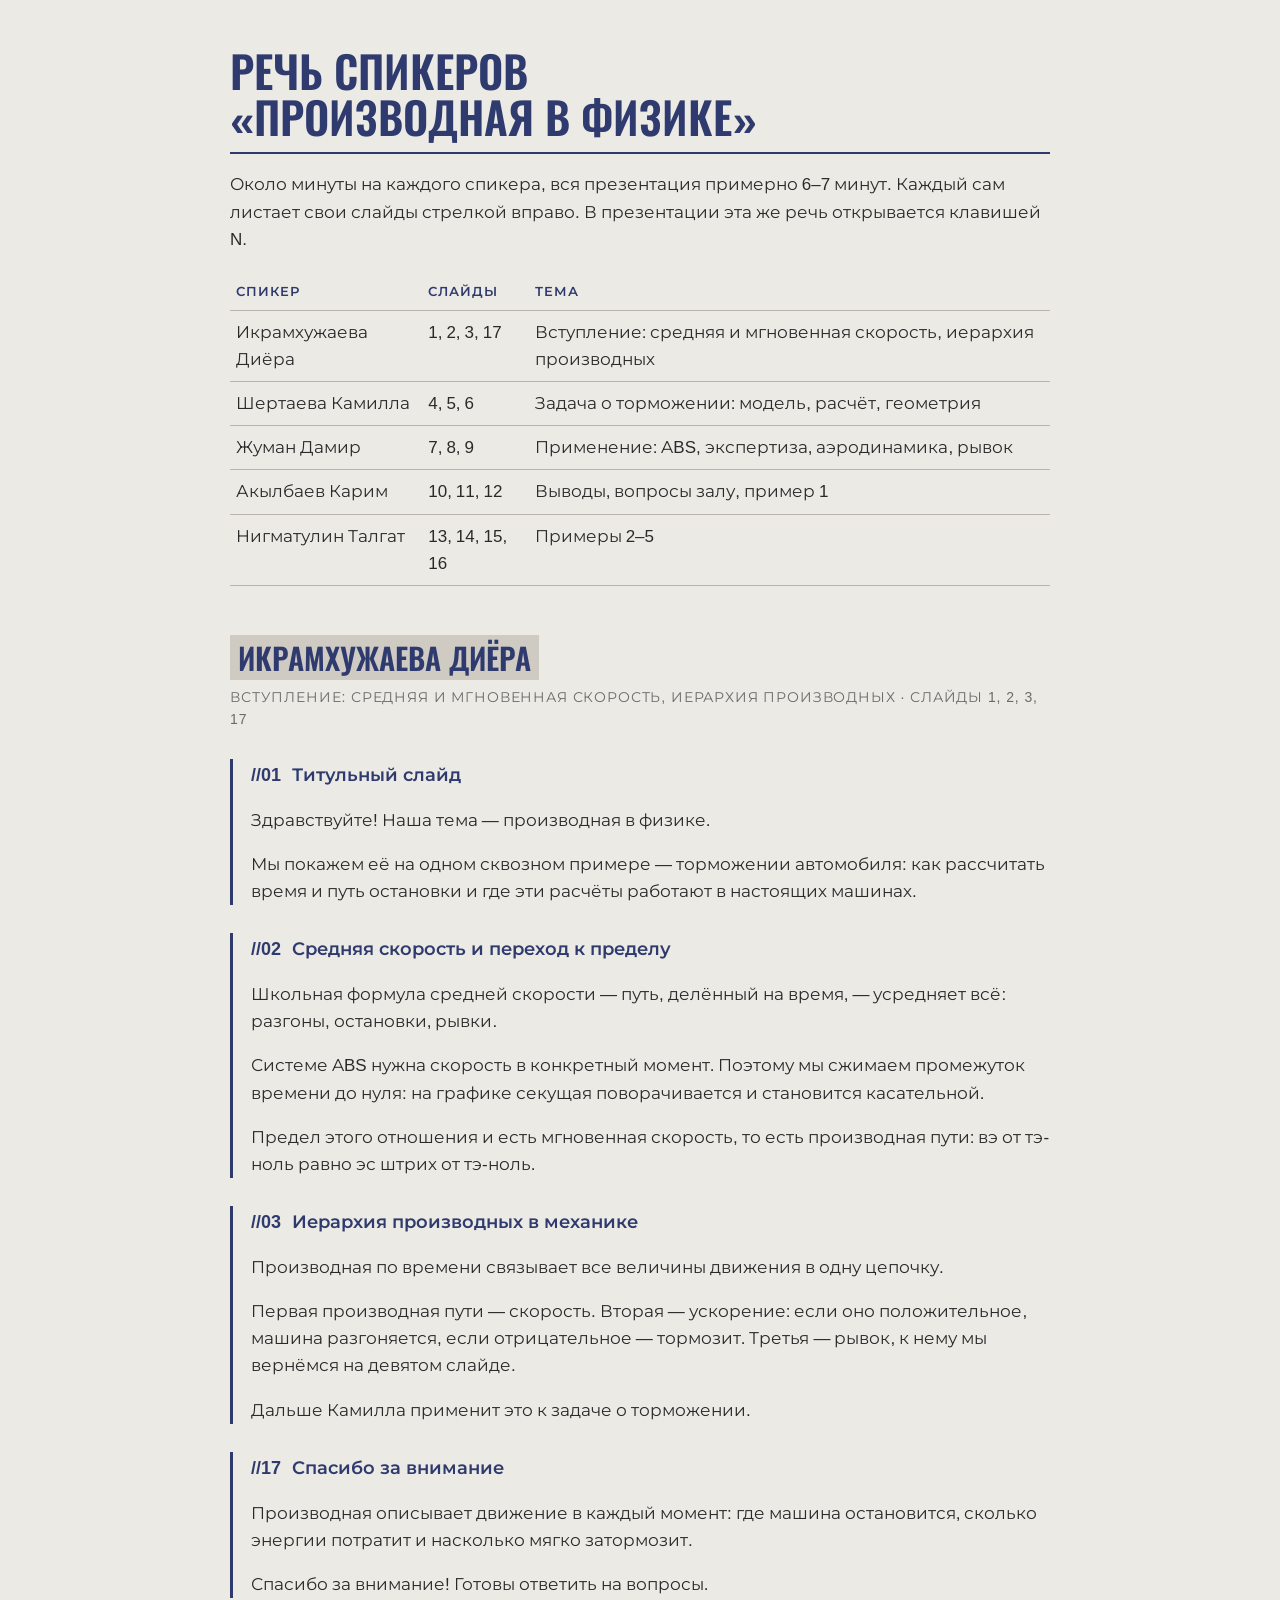
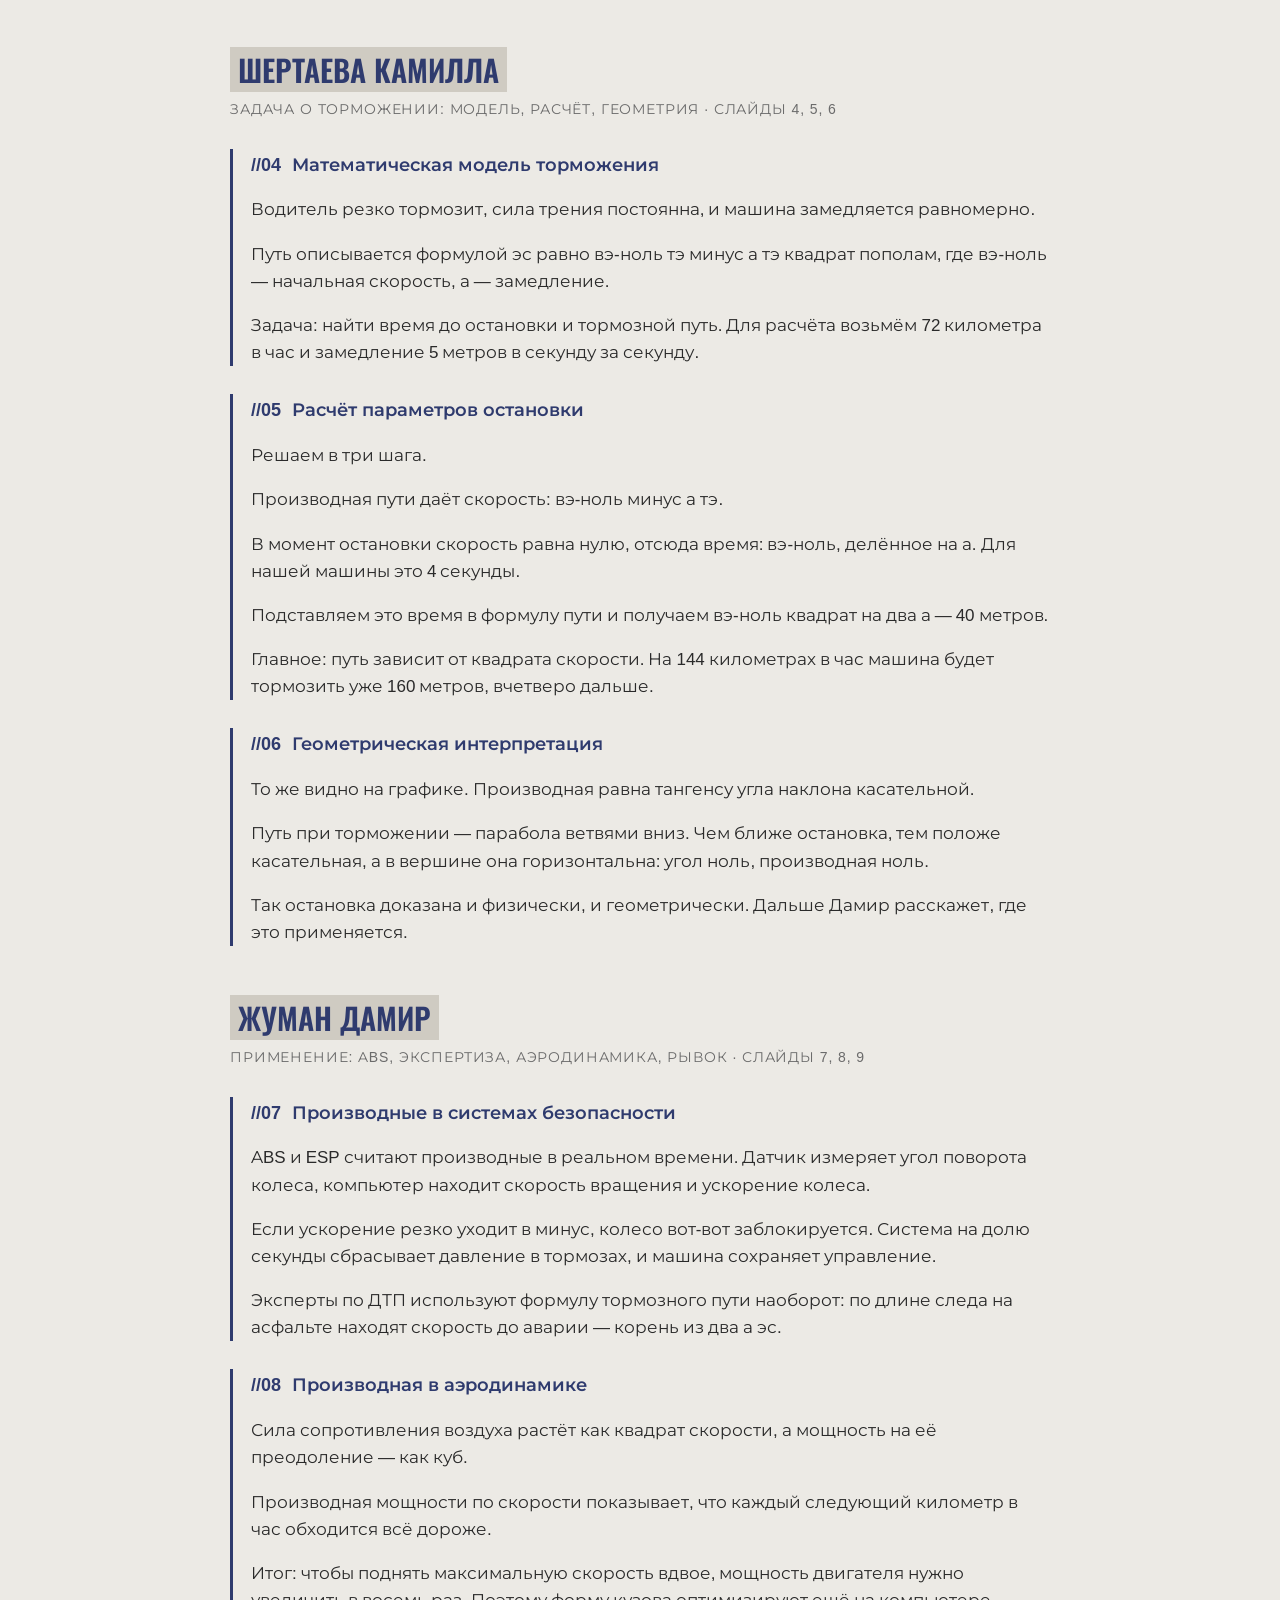
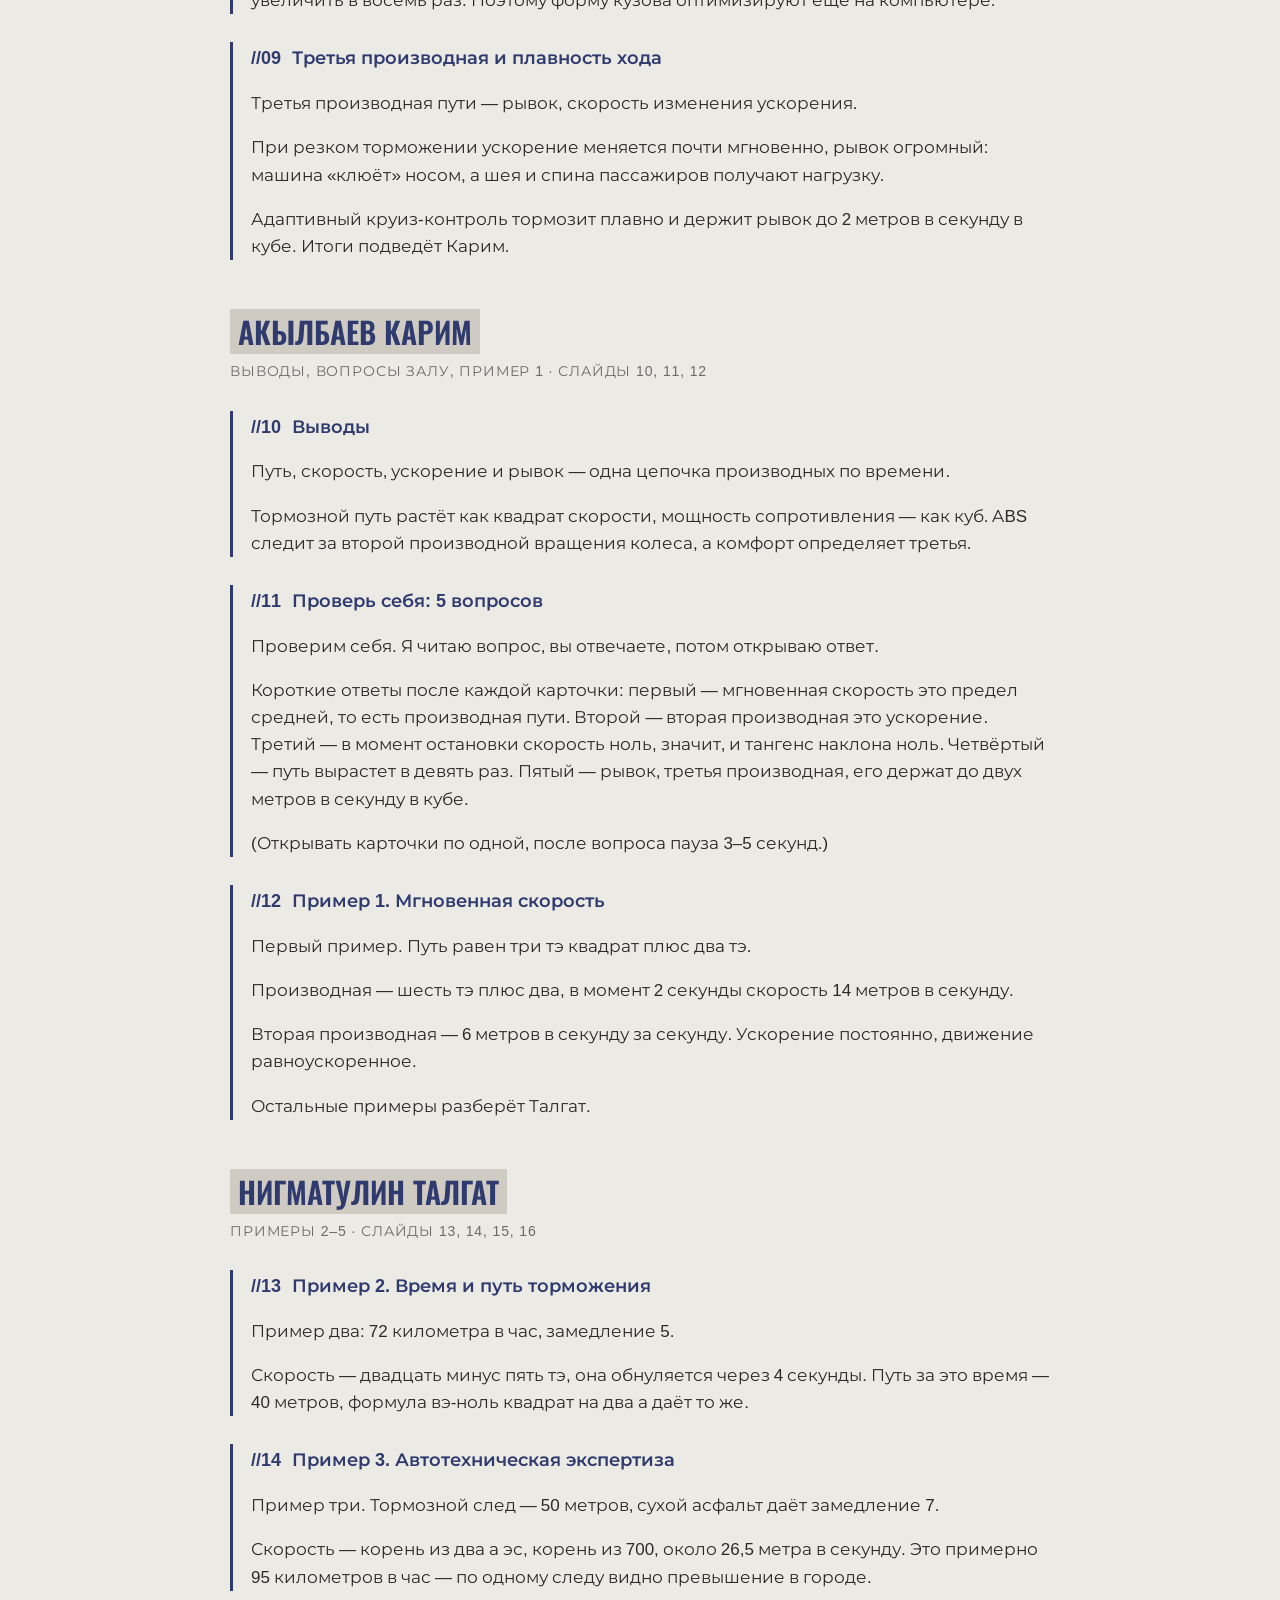
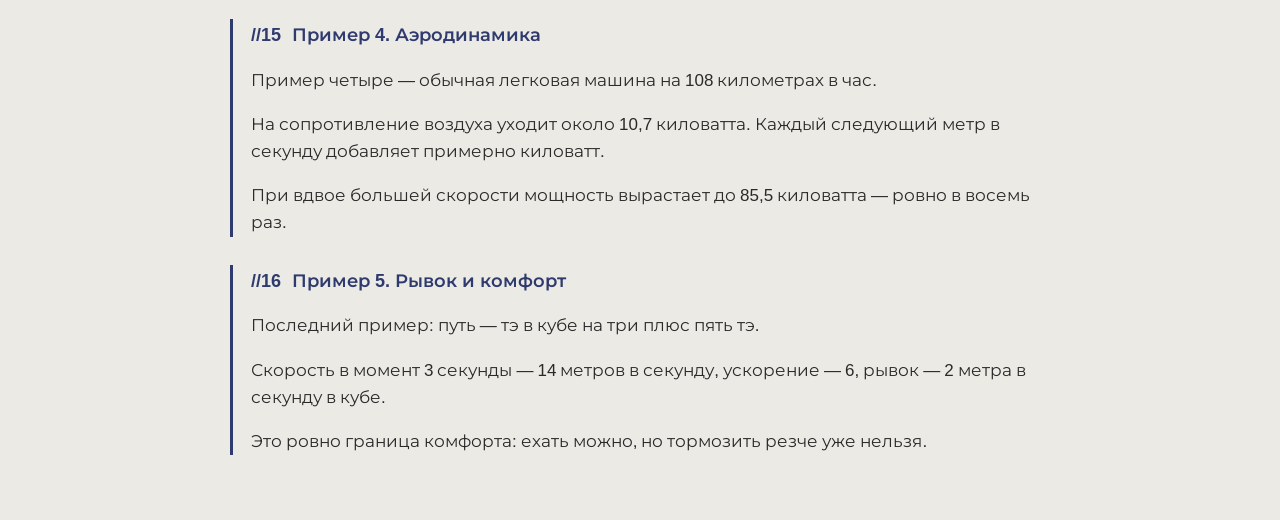
==== commit 6f8a49c6: "Речь спикеров: короче, естественнее, без благодарностей по именам Co-Authored-By: Claude Opus 5.5 <n" ====
--- a/речь_спикеров.html
+++ b/речь_спикеров.html
@@ -15,7 +15,7 @@
 @media print{body{background:#fff} .speaker{break-before:page} .speaker:first-of-type{break-before:auto} article{break-inside:avoid}}
 </style></head><body><main>
 <h1>Речь спикеров<br>«Производная в физике»</h1>
-<p>Примерно 2 минуты на каждого, всего около 11 минут. Каждый сам листает свои слайды стрелкой вправо. В презентации эта же речь открывается клавишей N.</p>
+<p>Около минуты на каждого спикера, вся презентация примерно 6–7 минут. Каждый сам листает свои слайды стрелкой вправо. В презентации эта же речь открывается клавишей N.</p>
 <table><tr><th>Спикер</th><th>Слайды</th><th>Тема</th></tr><tr><td>Икрамхужаева Диёра</td><td>1, 2, 3, 17</td><td>Вступление: средняя и мгновенная скорость, иерархия производных</td></tr><tr><td>Шертаева Камилла</td><td>4, 5, 6</td><td>Задача о торможении: модель, расчёт, геометрия</td></tr><tr><td>Жуман Дамир</td><td>7, 8, 9</td><td>Применение: ABS, экспертиза, аэродинамика, рывок</td></tr><tr><td>Акылбаев Карим</td><td>10, 11, 12</td><td>Выводы, вопросы залу, пример 1</td></tr><tr><td>Нигматулин Талгат</td><td>13, 14, 15, 16</td><td>Примеры 2–5</td></tr></table>
-<section class="speaker"><h2><mark>Икрамхужаева Диёра</mark></h2><p class="topic">Вступление: средняя и мгновенная скорость, иерархия производных · слайды 1, 2, 3, 17</p><article><h3><span class="num">//01</span> Титульный слайд</h3><p>Здравствуйте! Наша команда: Диёра, Камилла, Дамир, Карим и Талгат. Тема нашей презентации — «Производная в физике».</p><p>Мы покажем, что производная — это не абстрактная формула из учебника. На примере обычного автомобиля разберём, как матанализ помогает рассчитать торможение, работает внутри систем безопасности и даже отвечает за комфорт пассажиров.</p><p>Справа вы видите график пути машины при торможении. К концу презентации вы будете понимать каждую его деталь.</p></article><article><h3><span class="num">//02</span> Средняя скорость и переход к пределу</h3><p>Начнём со знакомой школьной формулы: средняя скорость равна пройденному пути, делённому на время, то есть дельта эс на дельта тэ.</p><p>Проблема в том, что она усредняет всё. Машина могла разгоняться, тормозить, стоять на светофоре, а формула выдаст одно среднее число.</p><p>Для инженеров, например для системы ABS, этого мало. Им нужна мгновенная скорость — скорость в конкретный момент тэ-ноль.</p><p>Как её получить? Мы берём всё меньший и меньший промежуток времени и устремляем дельта тэ к нулю. На графике видно, как секущая поворачивается и превращается в касательную.</p><p>Предел этого отношения и есть мгновенная скорость. А по определению это производная функции пути: вэ от тэ-ноль равно эс штрих от тэ-ноль.</p></article><article><h3><span class="num">//03</span> Иерархия производных в механике</h3><p>Производная связывает между собой все основные величины механики. Каждая следующая — это производная предыдущей по времени.</p><p>Первая производная пути — скорость, вэ равно дэ эс по дэ тэ. Она показывает, сколько метров машина проходит за бесконечно малую долю секунды.</p><p>Вторая производная пути — ускорение, то есть скорость изменения самой скорости. Его знак говорит о характере движения: если а больше нуля, машина разгоняется, если меньше — тормозит.</p><p>Есть и третья производная — рывок. О нём подробнее расскажет Дамир чуть позже.</p><p>А сейчас я передаю слово Камилле, она покажет, как всё это работает на реальной задаче.</p></article><article><h3><span class="num">//17</span> Спасибо за внимание</h3><p>Спасибо, Талгат. Итак, производная помогает описать движение в каждый момент времени: от того, где остановится машина, до того, насколько мягко она затормозит.</p><p>Спасибо за внимание! Мы с радостью ответим на ваши вопросы.</p></article></section><section class="speaker"><h2><mark>Шертаева Камилла</mark></h2><p class="topic">Задача о торможении: модель, расчёт, геометрия · слайды 4, 5, 6</p><article><h3><span class="num">//04</span> Математическая модель торможения</h3><p>Спасибо, Диёра. Рассмотрим прикладную задачу. Автомобиль едет по трассе, и водитель резко нажимает на тормоз.</p><p>Сила трения постоянна, поэтому машина замедляется равномерно. Путь с момента нажатия на тормоз описывается квадратичной функцией: эс от тэ равно вэ-ноль тэ минус а тэ квадрат пополам.</p><p>Здесь вэ-ноль — начальная скорость, а — постоянное замедление.</p><p>Наша цель — с помощью производной точно найти две вещи: через сколько секунд машина остановится и какой путь она пройдёт до остановки. Для наглядности возьмём скорость 72 километра в час и замедление 5 метров в секунду за секунду.</p></article><article><h3><span class="num">//05</span> Расчёт параметров остановки</h3><p>Решаем в три шага.</p><p>Первый шаг: находим скорость как первую производную пути. Производная от вэ-ноль тэ — это вэ-ноль, производная от а тэ квадрат пополам — это а тэ. Получаем вэ равно вэ-ноль минус а тэ.</p><p>Второй шаг: машина остановилась, значит, её скорость равна нулю. Приравниваем производную к нулю и получаем время остановки: тэ равно вэ-ноль, делённое на а.</p><p>Третий шаг: подставляем это время в функцию пути. После упрощения выходит, что тормозной путь равен вэ-ноль в квадрате, делённому на два а.</p><p>Главный вывод: тормозной путь зависит от квадрата скорости. Если ехать в два раза быстрее, тормозить придётся в четыре раза дольше — 160 метров вместо 40. Это видно на полосках справа.</p></article><article><h3><span class="num">//06</span> Геометрическая интерпретация</h3><p>Этот же результат можно увидеть геометрически. Производная — это угловой коэффициент касательной, то есть тангенс угла её наклона.</p><p>График пути при торможении — парабола, ветви которой направлены вниз. Посмотрите, как касательная бежит по графику: чем ближе к остановке, тем меньше её наклон.</p><p>В вершине параболы касательная становится горизонтальной. Угол наклона равен нулю градусов, тангенс нуля равен нулю, значит и производная равна нулю.</p><p>Получается, что остановку машины мы доказали двумя способами: физически, через скорость, и геометрически, через касательную.</p><p>Теперь Дамир расскажет, где эти расчёты применяются в реальных автомобилях.</p></article></section><section class="speaker"><h2><mark>Жуман Дамир</mark></h2><p class="topic">Применение: ABS, экспертиза, аэродинамика, рывок · слайды 7, 8, 9</p><article><h3><span class="num">//07</span> Производные в системах безопасности</h3><p>Спасибо, Камилла. Производные работают прямо сейчас, в реальном времени, внутри современных машин.</p><p>Первый пример — системы ABS и ESP. Датчики постоянно измеряют угол поворота колеса. Бортовой компьютер считает первую производную — скорость вращения — и вторую — ускорение колеса.</p><p>Если вторая производная резко уходит в минус, значит, колесо вот-вот заблокируется и машина пойдёт юзом. Электроника мгновенно сбрасывает давление в тормозах, и колесо снова вращается.</p><p>Второй пример — автотехническая экспертиза после аварии. Эксперты берут формулу тормозного пути, которую вывела Камилла, и используют её в обратную сторону. Измерив длину тормозного следа на асфальте, они находят скорость машины до аварии: вэ-ноль равно корню из два а эс.</p></article><article><h3><span class="num">//08</span> Производная в аэродинамике</h3><p>Следующая область — аэродинамика. На высокой скорости главным врагом машины становится воздух.</p><p>Сила сопротивления воздуха растёт пропорционально квадрату скорости. Здесь цэ-икс — коэффициент лобового сопротивления, ро — плотность воздуха, эс — площадь поперечного сечения машины.</p><p>Мощность, которую двигатель тратит на борьбу с воздухом, — это сила, умноженная на скорость. Значит, она растёт уже как куб скорости.</p><p>Если взять производную мощности по скорости, получим, что каждый следующий километр в час обходится всё дороже, и рост идёт пропорционально квадрату скорости.</p><p>Отсюда важный инженерный факт: чтобы поднять максимальную скорость в два раза, мощность двигателя нужно увеличить в восемь раз. Поэтому инженеры так тщательно рассчитывают форму кузова ещё на компьютере.</p></article><article><h3><span class="num">//09</span> Третья производная и плавность хода</h3><p>И последнее применение — третья производная, рывок. По-английски — jerk.</p><p>Рывок — это скорость изменения ускорения. Это производная ускорения, или третья производная пути по времени.</p><p>Когда водитель резко бьёт по тормозам, ускорение меняется почти мгновенно, и рывок становится огромным. Именно он отвечает за то, как машина «кивает» носом и какую нагрузку получают шея и позвоночник пассажиров.</p><p>Поэтому адаптивный круиз-контроль тормозит плавно: он следит, чтобы рывок не превышал примерно 2 метров в секунду в кубе. На графике видно разницу между резким и плавным торможением.</p><p>Передаю слово Кариму, он подведёт итоги.</p></article></section><section class="speaker"><h2><mark>Акылбаев Карим</mark></h2><p class="topic">Выводы, вопросы залу, пример 1 · слайды 10, 11, 12</p><article><h3><span class="num">//10</span> Выводы</h3><p>Спасибо, Дамир. Давайте соберём всё вместе.</p><p>Путь, скорость, ускорение и рывок — это одна цепочка. Каждая следующая величина — производная предыдущей по времени. А сама производная — это мгновенная скорость изменения любой величины.</p><p>Мы увидели четыре применения. Тормозной путь растёт как квадрат скорости. ABS следит за второй производной вращения колеса, а эксперты по следу восстанавливают скорость. Мощность сопротивления воздуха растёт как куб скорости. А рывок ограничивают ради комфорта и безопасности.</p></article><article><h3><span class="num">//11</span> Проверь себя: 5 вопросов</h3><p>А теперь проверим, что вы запомнили. На экране пять вопросов. Попробуйте ответить, а я буду открывать правильные ответы.</p><p>Первый: чем мгновенная скорость отличается от средней? (Пауза, затем открыть.) Мгновенная — это предел средней при дельта тэ, стремящемся к нулю, то есть производная пути.</p><p>Второй: какой смысл у второй производной? Это ускорение.</p><p>Третий: почему касательная горизонтальна в момент остановки? Потому что скорость равна нулю, а значит и тангенс угла наклона равен нулю.</p><p>Четвёртый: скорость выросла в три раза — во сколько раз вырастет тормозной путь? В девять раз, ведь путь зависит от квадрата скорости.</p><p>Пятый: что такое рывок? Это третья производная пути, и его ограничивают примерно двумя метрами в секунду в кубе.</p></article><article><h3><span class="num">//12</span> Пример 1. Мгновенная скорость</h3><p>Теперь закрепим всё на пяти примерах. Первый — найти мгновенную скорость.</p><p>Дано: путь меняется по закону эс равно три тэ квадрат плюс два тэ. Нужно найти скорость в момент две секунды и ускорение.</p><p>Берём производную: вэ равно шесть тэ плюс два. Подставляем тэ равно два и получаем 14 метров в секунду.</p><p>Берём производную ещё раз: ускорение равно шести метрам в секунду за секунду. Оно постоянно, значит, движение равноускоренное.</p><p>Остальные примеры разберёт Талгат.</p></article></section><section class="speaker"><h2><mark>Нигматулин Талгат</mark></h2><p class="topic">Примеры 2–5 · слайды 13, 14, 15, 16</p><article><h3><span class="num">//13</span> Пример 2. Время и путь торможения</h3><p>Спасибо, Карим. Пример второй — тот самый расчёт торможения, но в числах.</p><p>Машина едет со скоростью 20 метров в секунду, это 72 километра в час, и тормозит с замедлением 5 метров в секунду за секунду.</p><p>Скорость — производная пути: вэ равно двадцать минус пять тэ. Приравниваем к нулю: машина остановится через 4 секунды.</p><p>Подставляем 4 в функцию пути: 80 минус 40, получаем 40 метров. Формула вэ-ноль квадрат на два а даёт то же самое — значит, всё верно.</p><p>А если бы машина ехала 144 километра в час, тормозной путь был бы уже 160 метров.</p></article><article><h3><span class="num">//14</span> Пример 3. Автотехническая экспертиза</h3><p>Третий пример — работа эксперта после аварии.</p><p>На асфальте остался тормозной след длиной 50 метров. Асфальт сухой, замедление 7 метров в секунду за секунду. Нужно узнать, с какой скоростью ехала машина.</p><p>Из формулы тормозного пути выражаем скорость: вэ-ноль равно корню из два а эс. Подставляем: корень из 700, это примерно 26 с половиной метров в секунду.</p><p>Переводим в километры в час и получаем около 95. Так по одному следу на дороге можно доказать превышение скорости.</p></article><article><h3><span class="num">//15</span> Пример 4. Аэродинамика</h3><p>Четвёртый пример — аэродинамика обычного легкового автомобиля.</p><p>Коэффициент сопротивления 0,3, плотность воздуха 1,2, площадь сечения 2,2 квадратного метра, скорость 30 метров в секунду, это 108 километров в час.</p><p>Мощность сопротивления получается около 10,7 киловатта.</p><p>Производная мощности по скорости — около одного киловатта на каждый метр в секунду. Это значит, что каждое прибавление скорости обходится всё дороже.</p><p>А если разогнаться вдвое, до 60 метров в секунду, мощность вырастет до 85 с половиной киловатт — ровно в восемь раз.</p></article><article><h3><span class="num">//16</span> Пример 5. Рывок и комфорт</h3><p>И последний, пятый пример — про рывок и комфорт.</p><p>Путь задан формулой эс равно тэ в кубе на три плюс пять тэ. Найдём скорость, ускорение и рывок в момент 3 секунды.</p><p>Первая производная: вэ равно тэ квадрат плюс пять, в момент 3 секунды это 14 метров в секунду.</p><p>Вторая производная: ускорение равно два тэ, то есть 6 метров в секунду за секунду.</p><p>Третья производная: рывок равен двум метрам в секунду в кубе. Это ровно граница комфорта, так что пассажирам будет нормально, но резче уже нельзя.</p><p>На этом примеры закончены. Диёра, тебе слово.</p></article></section>
+<section class="speaker"><h2><mark>Икрамхужаева Диёра</mark></h2><p class="topic">Вступление: средняя и мгновенная скорость, иерархия производных · слайды 1, 2, 3, 17</p><article><h3><span class="num">//01</span> Титульный слайд</h3><p>Здравствуйте! Наша тема — производная в физике.</p><p>Мы покажем её на одном сквозном примере — торможении автомобиля: как рассчитать время и путь остановки и где эти расчёты работают в настоящих машинах.</p></article><article><h3><span class="num">//02</span> Средняя скорость и переход к пределу</h3><p>Школьная формула средней скорости — путь, делённый на время, — усредняет всё: разгоны, остановки, рывки.</p><p>Системе ABS нужна скорость в конкретный момент. Поэтому мы сжимаем промежуток времени до нуля: на графике секущая поворачивается и становится касательной.</p><p>Предел этого отношения и есть мгновенная скорость, то есть производная пути: вэ от тэ-ноль равно эс штрих от тэ-ноль.</p></article><article><h3><span class="num">//03</span> Иерархия производных в механике</h3><p>Производная по времени связывает все величины движения в одну цепочку.</p><p>Первая производная пути — скорость. Вторая — ускорение: если оно положительное, машина разгоняется, если отрицательное — тормозит. Третья — рывок, к нему мы вернёмся на девятом слайде.</p><p>Дальше Камилла применит это к задаче о торможении.</p></article><article><h3><span class="num">//17</span> Спасибо за внимание</h3><p>Производная описывает движение в каждый момент: где машина остановится, сколько энергии потратит и насколько мягко затормозит.</p><p>Спасибо за внимание! Готовы ответить на вопросы.</p></article></section><section class="speaker"><h2><mark>Шертаева Камилла</mark></h2><p class="topic">Задача о торможении: модель, расчёт, геометрия · слайды 4, 5, 6</p><article><h3><span class="num">//04</span> Математическая модель торможения</h3><p>Водитель резко тормозит, сила трения постоянна, и машина замедляется равномерно.</p><p>Путь описывается формулой эс равно вэ-ноль тэ минус а тэ квадрат пополам, где вэ-ноль — начальная скорость, а — замедление.</p><p>Задача: найти время до остановки и тормозной путь. Для расчёта возьмём 72 километра в час и замедление 5 метров в секунду за секунду.</p></article><article><h3><span class="num">//05</span> Расчёт параметров остановки</h3><p>Решаем в три шага.</p><p>Производная пути даёт скорость: вэ-ноль минус а тэ.</p><p>В момент остановки скорость равна нулю, отсюда время: вэ-ноль, делённое на а. Для нашей машины это 4 секунды.</p><p>Подставляем это время в формулу пути и получаем вэ-ноль квадрат на два а — 40 метров.</p><p>Главное: путь зависит от квадрата скорости. На 144 километрах в час машина будет тормозить уже 160 метров, вчетверо дальше.</p></article><article><h3><span class="num">//06</span> Геометрическая интерпретация</h3><p>То же видно на графике. Производная равна тангенсу угла наклона касательной.</p><p>Путь при торможении — парабола ветвями вниз. Чем ближе остановка, тем положе касательная, а в вершине она горизонтальна: угол ноль, производная ноль.</p><p>Так остановка доказана и физически, и геометрически. Дальше Дамир расскажет, где это применяется.</p></article></section><section class="speaker"><h2><mark>Жуман Дамир</mark></h2><p class="topic">Применение: ABS, экспертиза, аэродинамика, рывок · слайды 7, 8, 9</p><article><h3><span class="num">//07</span> Производные в системах безопасности</h3><p>ABS и ESP считают производные в реальном времени. Датчик измеряет угол поворота колеса, компьютер находит скорость вращения и ускорение колеса.</p><p>Если ускорение резко уходит в минус, колесо вот-вот заблокируется. Система на долю секунды сбрасывает давление в тормозах, и машина сохраняет управление.</p><p>Эксперты по ДТП используют формулу тормозного пути наоборот: по длине следа на асфальте находят скорость до аварии — корень из два а эс.</p></article><article><h3><span class="num">//08</span> Производная в аэродинамике</h3><p>Сила сопротивления воздуха растёт как квадрат скорости, а мощность на её преодоление — как куб.</p><p>Производная мощности по скорости показывает, что каждый следующий километр в час обходится всё дороже.</p><p>Итог: чтобы поднять максимальную скорость вдвое, мощность двигателя нужно увеличить в восемь раз. Поэтому форму кузова оптимизируют ещё на компьютере.</p></article><article><h3><span class="num">//09</span> Третья производная и плавность хода</h3><p>Третья производная пути — рывок, скорость изменения ускорения.</p><p>При резком торможении ускорение меняется почти мгновенно, рывок огромный: машина «клюёт» носом, а шея и спина пассажиров получают нагрузку.</p><p>Адаптивный круиз-контроль тормозит плавно и держит рывок до 2 метров в секунду в кубе. Итоги подведёт Карим.</p></article></section><section class="speaker"><h2><mark>Акылбаев Карим</mark></h2><p class="topic">Выводы, вопросы залу, пример 1 · слайды 10, 11, 12</p><article><h3><span class="num">//10</span> Выводы</h3><p>Путь, скорость, ускорение и рывок — одна цепочка производных по времени.</p><p>Тормозной путь растёт как квадрат скорости, мощность сопротивления — как куб. ABS следит за второй производной вращения колеса, а комфорт определяет третья.</p></article><article><h3><span class="num">//11</span> Проверь себя: 5 вопросов</h3><p>Проверим себя. Я читаю вопрос, вы отвечаете, потом открываю ответ.</p><p>Короткие ответы после каждой карточки: первый — мгновенная скорость это предел средней, то есть производная пути. Второй — вторая производная это ускорение. Третий — в момент остановки скорость ноль, значит, и тангенс наклона ноль. Четвёртый — путь вырастет в девять раз. Пятый — рывок, третья производная, его держат до двух метров в секунду в кубе.</p><p>(Открывать карточки по одной, после вопроса пауза 3–5 секунд.)</p></article><article><h3><span class="num">//12</span> Пример 1. Мгновенная скорость</h3><p>Первый пример. Путь равен три тэ квадрат плюс два тэ.</p><p>Производная — шесть тэ плюс два, в момент 2 секунды скорость 14 метров в секунду.</p><p>Вторая производная — 6 метров в секунду за секунду. Ускорение постоянно, движение равноускоренное.</p><p>Остальные примеры разберёт Талгат.</p></article></section><section class="speaker"><h2><mark>Нигматулин Талгат</mark></h2><p class="topic">Примеры 2–5 · слайды 13, 14, 15, 16</p><article><h3><span class="num">//13</span> Пример 2. Время и путь торможения</h3><p>Пример два: 72 километра в час, замедление 5.</p><p>Скорость — двадцать минус пять тэ, она обнуляется через 4 секунды. Путь за это время — 40 метров, формула вэ-ноль квадрат на два а даёт то же.</p></article><article><h3><span class="num">//14</span> Пример 3. Автотехническая экспертиза</h3><p>Пример три. Тормозной след — 50 метров, сухой асфальт даёт замедление 7.</p><p>Скорость — корень из два а эс, корень из 700, около 26,5 метра в секунду. Это примерно 95 километров в час — по одному следу видно превышение в городе.</p></article><article><h3><span class="num">//15</span> Пример 4. Аэродинамика</h3><p>Пример четыре — обычная легковая машина на 108 километрах в час.</p><p>На сопротивление воздуха уходит около 10,7 киловатта. Каждый следующий метр в секунду добавляет примерно киловатт.</p><p>При вдвое большей скорости мощность вырастает до 85,5 киловатта — ровно в восемь раз.</p></article><article><h3><span class="num">//16</span> Пример 5. Рывок и комфорт</h3><p>Последний пример: путь — тэ в кубе на три плюс пять тэ.</p><p>Скорость в момент 3 секунды — 14 метров в секунду, ускорение — 6, рывок — 2 метра в секунду в кубе.</p><p>Это ровно граница комфорта: ехать можно, но тормозить резче уже нельзя.</p></article></section>
 </main></body></html>
